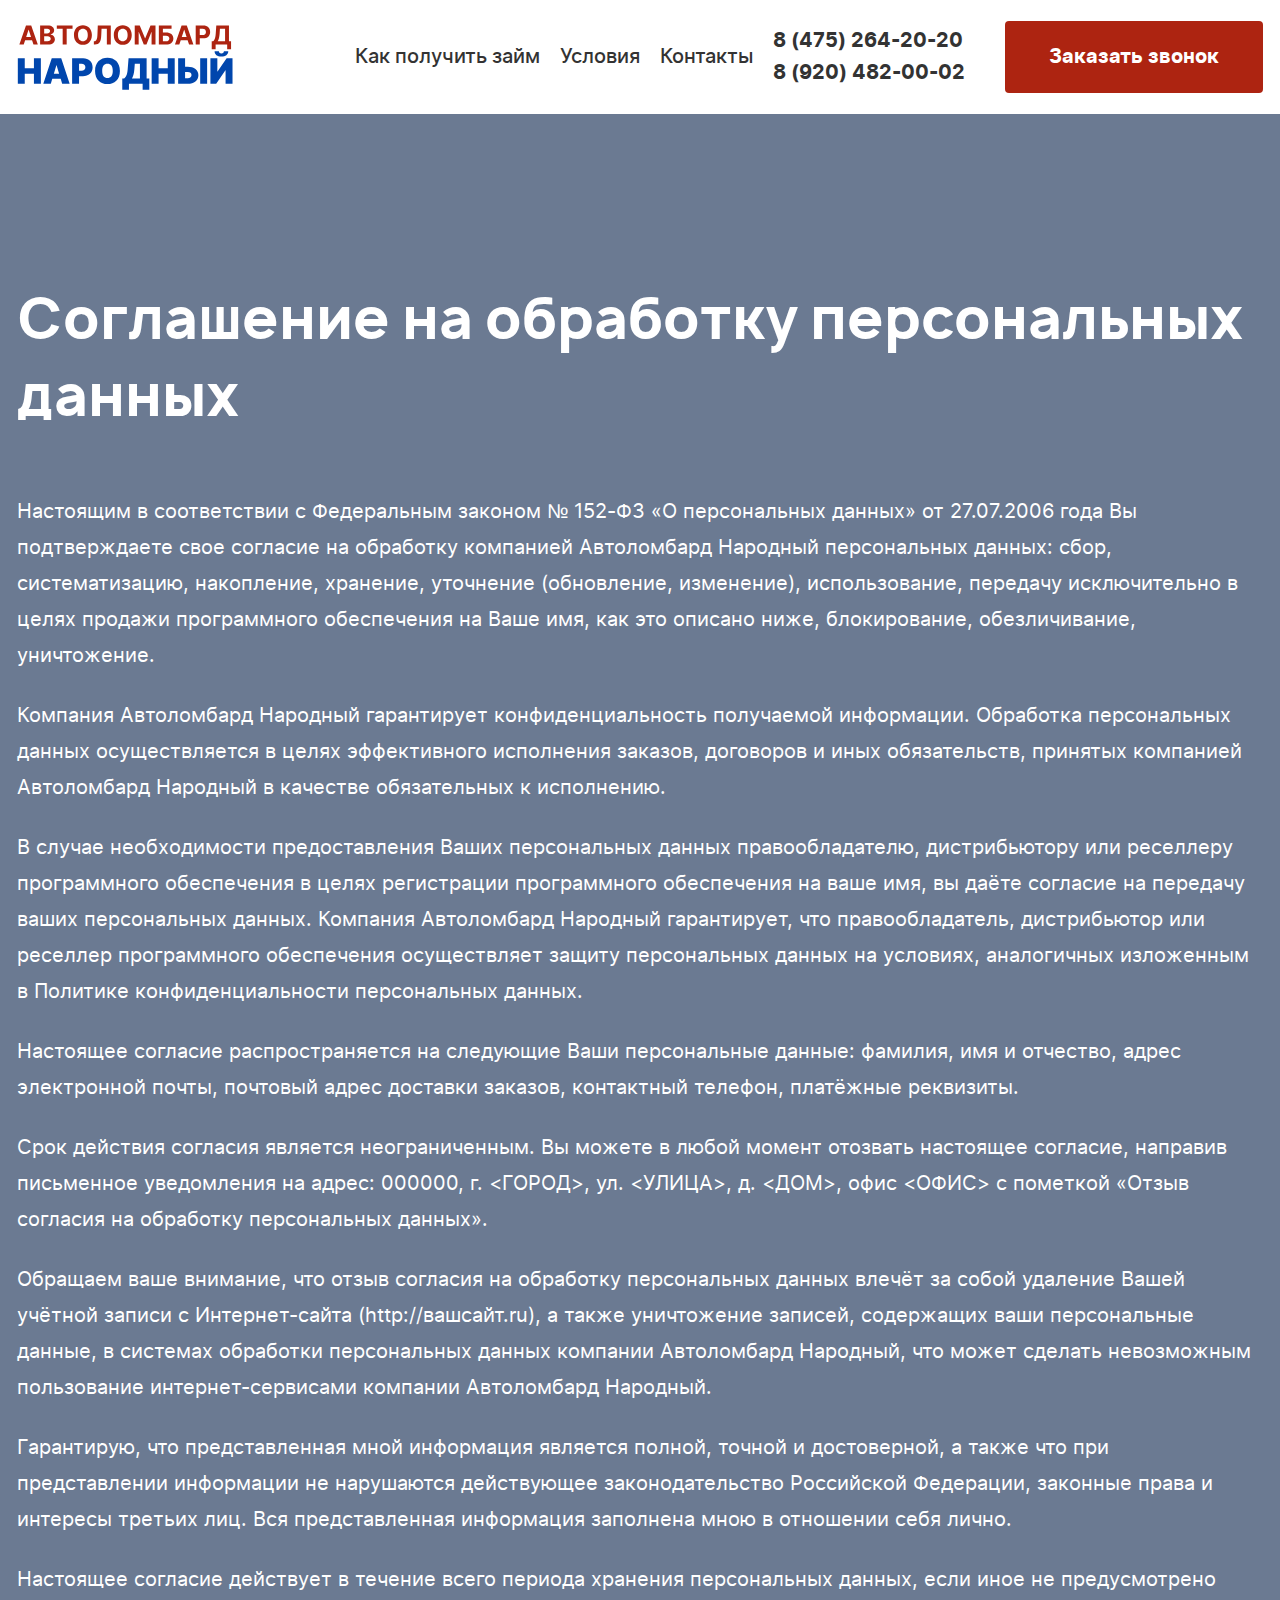
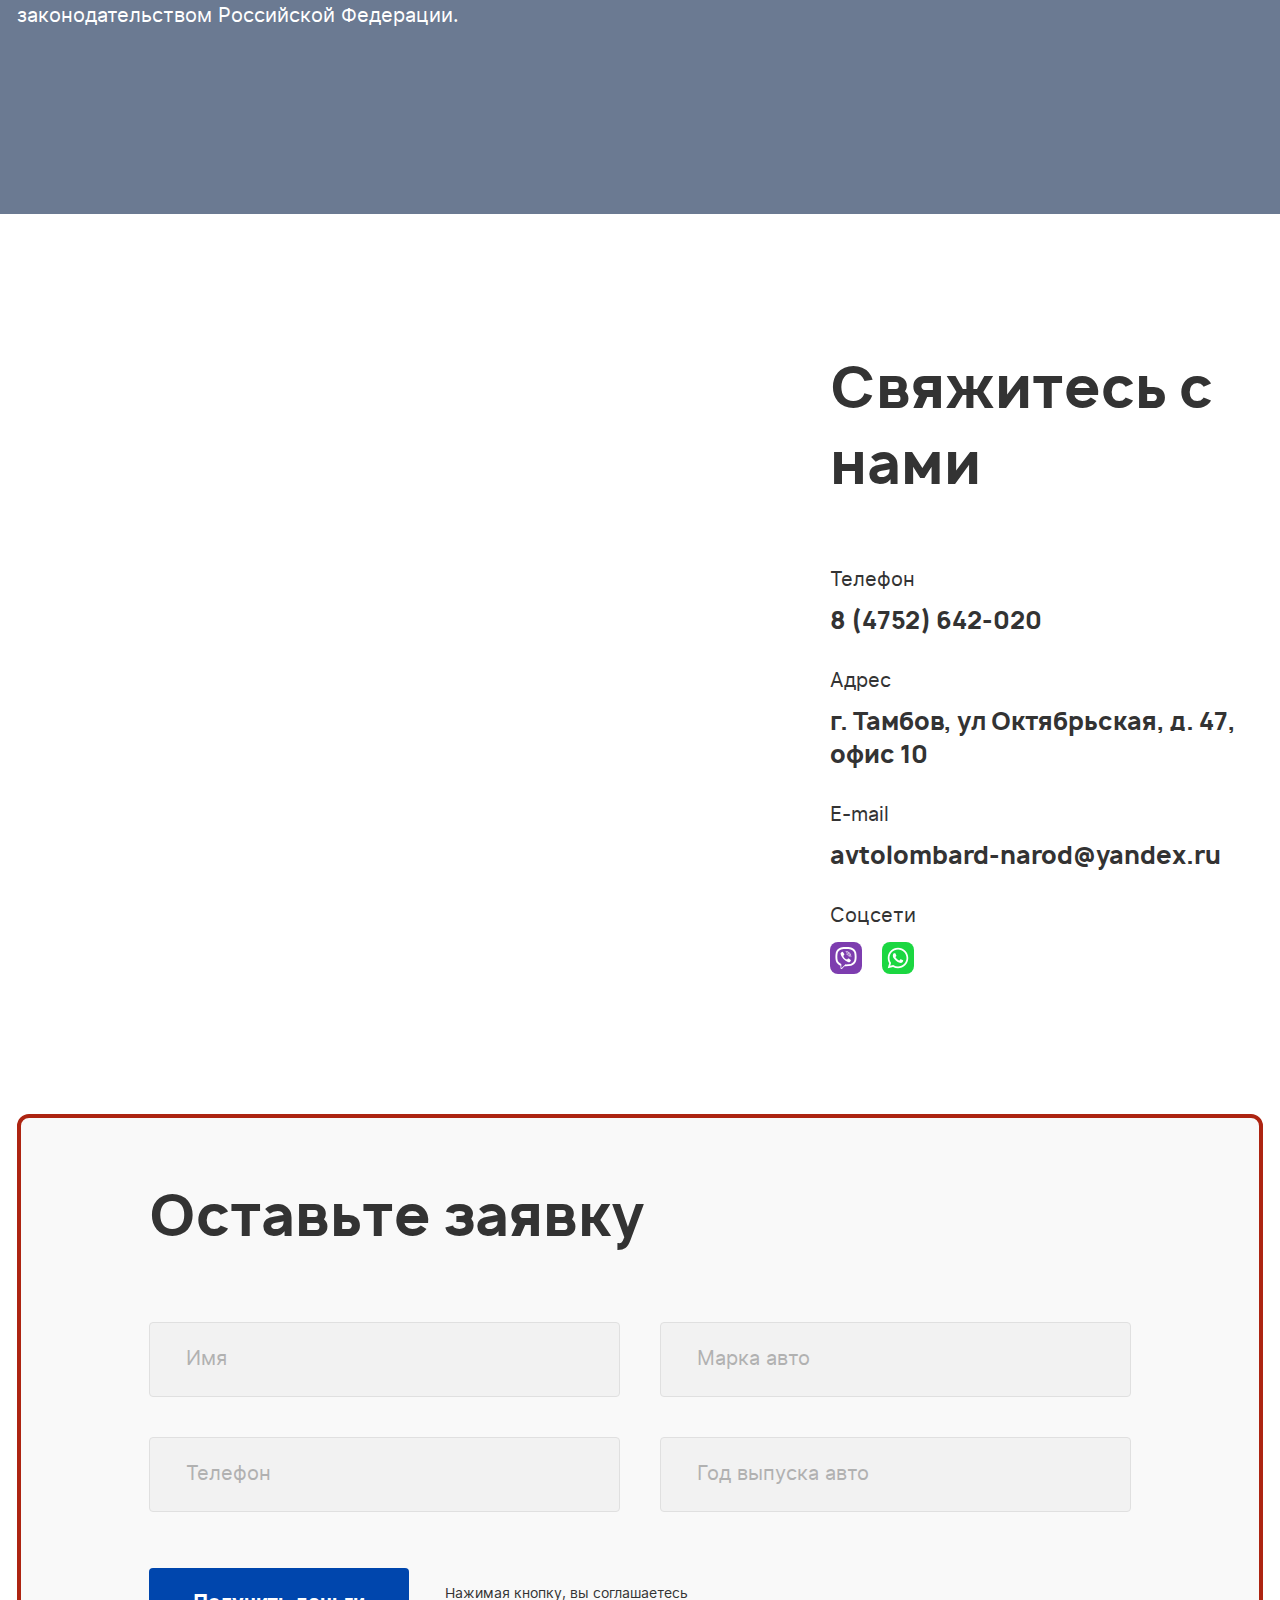
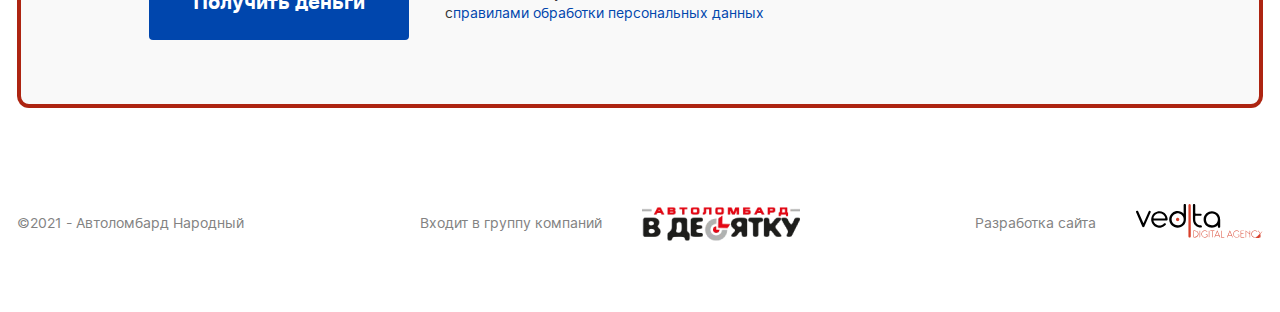
==== agreement.html @ c7617687 "Add files via upload" ====
<!DOCTYPE html>
<html lang="ru">
  <head>
    <meta charset="UTF-8">
    <meta http-equiv="X-UA-Compatible" content="IE=edge">
    <meta name="viewport" content="width=device-width, initial-scale=1.0">
    <title>Автоломбард народный</title>
    <link rel="stylesheet" href="css/libs/nouislider.min.css">
    <link rel="stylesheet" href="css/style.css">
  </head>
  <body>
    <header class="header" id="header">
      <div class="container">
        <div class="header__wrap"><a class="header__logo" href="/">
            <svg class="header__logo-icon" width="216" height="65"> 
              <use xlink:href="img/sprites.svg#logo"></use>
            </svg></a>
          <nav class="menu">   
            <ul class="menu__list"> 
              <li class="menu__item"> <a class="menu__link anchor" href="#conditions">Как получить займ</a></li>
              <li class="menu__item"> <a class="menu__link anchor" href="#conditions-info">Условия</a></li>
              <li class="menu__item"> <a class="menu__link anchor" href="#callback">Контакты</a></li>
            </ul>
            <button class="btn btn_red header__btn open-modal header__btn_mobile" type="button">Заказать звонок</button>
          </nav>
          <ul class="header__social">
            <li class="header__social-item"><a class="header__social-link" href="tel:84752642020">8 (475) 264-20-20</a></li>
            <li class="header__social-item"><a class="header__social-link" href="tel:89204820002">8 (920) 482-00-02</a></li>
          </ul>
          <button class="btn btn_red header__btn open-modal header__btn_desctop" type="button">Заказать звонок</button>
          <button class="burger" type="button"><span class="burger__line"></span></button>
        </div>
      </div>
    </header>
    <main id="main">
      <section class="agreement-text"> 
        <div class="container"> 
          <div class="agreement-text__wrap"> 
            <h1 class="agreement-text__title white">Соглашение на обработку персональных данных</h1>
            <div class="agreement-text__content"> 
              <p class="agreement-text__paragraph">Настоящим в соответствии с Федеральным законом № 152-ФЗ «О персональных данных» от 27.07.2006 года Вы подтверждаете свое согласие на обработку компанией Автоломбард Народный персональных данных: сбор, систематизацию, накопление, хранение, уточнение (обновление, изменение), использование, передачу исключительно в целях продажи программного обеспечения на Ваше имя, как это описано ниже, блокирование, обезличивание, уничтожение. </p>
              <p class="agreement-text__paragraph">Компания Автоломбард Народный гарантирует конфиденциальность получаемой информации. Обработка персональных данных осуществляется в целях эффективного исполнения заказов, договоров и иных обязательств, принятых компанией Автоломбард Народный в качестве обязательных к исполнению. </p>
              <p class="agreement-text__paragraph">В случае необходимости предоставления Ваших персональных данных правообладателю, дистрибьютору или реселлеру программного обеспечения в целях регистрации программного обеспечения на ваше имя, вы даёте согласие на передачу ваших персональных данных. Компания Автоломбард Народный гарантирует, что правообладатель, дистрибьютор или реселлер программного обеспечения осуществляет защиту персональных данных на условиях, аналогичных изложенным в Политике конфиденциальности персональных данных.</p>
              <p class="agreement-text__paragraph">Настоящее согласие распространяется на следующие Ваши персональные данные: фамилия, имя и отчество, адрес электронной почты, почтовый адрес доставки заказов, контактный телефон, платёжные реквизиты. </p>
              <p class="agreement-text__paragraph">Срок действия согласия является неограниченным. Вы можете в любой момент отозвать настоящее согласие, направив письменное уведомления на адрес: 000000, г. &lt;ГОРОД&gt;, ул. &lt;УЛИЦА&gt;, д. &lt;ДОМ&gt;, офис &lt;ОФИС&gt; с пометкой «Отзыв согласия на обработку персональных данных». </p>
              <p class="agreement-text__paragraph">Обращаем ваше внимание, что отзыв согласия на обработку персональных данных влечёт за собой удаление Вашей учётной записи с Интернет-сайта (http://вашсайт.ru), а также уничтожение записей, содержащих ваши персональные данные, в системах обработки персональных данных компании Автоломбард Народный, что может сделать невозможным пользование интернет-сервисами компании Автоломбард Народный. </p>
              <p class="agreement-text__paragraph">Гарантирую, что представленная мной информация является полной, точной и достоверной, а также что при представлении информации не нарушаются действующее законодательство Российской Федерации, законные права и интересы третьих лиц. Вся представленная информация заполнена мною в отношении себя лично. </p>
              <p class="agreement-text__paragraph">Настоящее согласие действует в течение всего периода хранения персональных данных, если иное не предусмотрено законодательством Российской Федерации.</p>
            </div>
          </div>
        </div>
      </section>
      <section class="callback" id="callback">
        <div class="container"> 
          <div class="callback__wrap"> 
            <div class="callback__info"> 
              <div class="callback__info-map" id="map"> </div>
              <div class="callback__info-contacts"> 
                <h2 class="callback__info-title">Свяжитесь с нами</h2>
                <ul class="callback__info-social"> 
                  <li class="callback__info-social-item"> 
                    <p class="callback__info-social-description">Телефон     </p><a class="callback__info-social-value" href="tel:84752642020">8 (4752) 642-020</a>
                  </li>
                  <li class="callback__info-social-item"> 
                    <p class="callback__info-social-description">Адрес   </p>
                    <address class="callback__info-social-value">г. Тамбов, ул Октябрьская, д. 47, офис 10</address>
                  </li>
                  <li class="callback__info-social-item"> 
                    <p class="callback__info-social-description">E-mail     </p><a class="callback__info-social-value" href="mailto:avtolombard-narod@yandex.ru">avtolombard-narod@yandex.ru</a>
                  </li>
                  <li class="callback__info-social-item"> 
                    <p class="callback__info-social-description">Соцсети     </p>
                    <ul class="callback__info-social-networks">
                      <li class="callback__info-social-icon"> <a class="callback__info-social-link viber" href="#"></a></li>
                      <li class="callback__info-social-icon"><a class="callback__info-social-link whatsapp" href="#"></a></li>
                    </ul>
                  </li>
                </ul>
              </div>
            </div>
            <form class="callback__form" action="#" method="POST">
              <fieldset class="callback__form-wrap"> 
                <legend class="callback__form-title">Оставьте заявку</legend>
                <ul class="callback__form-list"> 
                  <li class="callback__form-item"> 
                    <input class="input callback__form-input" type="text" placeholder="Имя">
                  </li>
                  <li class="callback__form-item"> 
                    <input class="input callback__form-input" type="tel" placeholder="Телефон">
                  </li>
                </ul>
                <ul class="callback__form-list"> 
                  <li class="callback__form-item"> 
                    <input class="input callback__form-input" type="text" placeholder="Марка авто">
                  </li>
                  <li class="callback__form-item"> 
                    <input class="input callback__form-input" type="text" placeholder="Год выпуска авто">
                  </li>
                </ul>
              </fieldset>
              <div class="callback__form-submit"> 
                <button class="callback__form-button btn btn_blue" type="submit">Получить деньги</button>
                <p class="callback__form-mark">Нажимая кнопку, вы соглашаетесь с<a href="agreement.html">правилами обработки персональных данных</a></p>
              </div>
            </form>
          </div>
        </div>
      </section>
    </main>
    <footer class="footer">  
      <div class="container">
        <div class="footer__wrap"> <small class="footer__copyright">©2021 - Автоломбард Народный</small>
          <div class="footer__info"> 
            <p class="footer__info-description">Входит в группу компаний</p><a class="footer__info-link" href="">
              <picture> 
                <source srcset="img/avtolombard-logo.webp" type="image/webp">
                <source srcset="img/avtolombard-logo.png" type="image/png"><img src="img/avtolombard-logo.png" alt="">
              </picture></a>
          </div>
          <div class="footer__autors"> 
            <p class="footer__autors-description">Разработка сайта</p><a class="footer__autors-link" href="">
              <svg class="footer__autors-logo">
                <use xlink:href="img/sprites.svg#vedita"></use>
              </svg></a>
          </div>
        </div>
      </div>
    </footer>
    <div class="overlay"> 
      <form class="modal" action="#" method="POST">
        <fieldset class="modal__wrap"> 
          <legend class="modal__title">Заказать обратный звонок</legend>
          <button class="close" type="button"></button>
          <ul class="modal__list"> 
            <li class="modal__item"> 
              <input class="input modal__input" type="tel" placeholder="Телефон">
            </li>
            <li class="modal__item"> 
              <input class="input modal__input" type="text" placeholder="Имя">
            </li>
          </ul>
          <div class="modal__submit"> 
            <button class="modal__btn btn btn_blue" type="submit">Заказать звонок</button>
            <p class="modal__mark">Нажимая кнопку, вы соглашаетесь с<a href="agreement.html">правилами обработки персональных данных</a></p>
          </div>
        </fieldset>
      </form>
    </div><a class="scroll-top" href="#">
      <svg class="scroll-top__icon"> 
        <use xlink:href="img/sprites.svg#arrow-top"></use>
      </svg></a>
    <script src="js/libs/jquery-3.6.0.min.js" defer> </script>
    <script src="js/libs/nouislider.min.js" defer> </script>
    <script src="js/libs/inputmask.min.js" defer></script>
    <script src="https://api-maps.yandex.ru/2.1/?apikey=&amp;lang=ru_RU" defer> </script>
    <script src="js/main.js" defer> </script>
  </body>
</html>
---- css/libs/nouislider.min.css ----
.noUi-target,.noUi-target *{-webkit-touch-callout:none;-webkit-tap-highlight-color:transparent;-webkit-user-select:none;-ms-touch-action:none;touch-action:none;-ms-user-select:none;-moz-user-select:none;user-select:none;-moz-box-sizing:border-box;box-sizing:border-box}.noUi-target{position:relative}.noUi-base,.noUi-connects{width:100%;height:100%;position:relative;z-index:1}.noUi-connects{overflow:hidden;z-index:0}.noUi-connect,.noUi-origin{will-change:transform;position:absolute;z-index:1;top:0;right:0;-ms-transform-origin:0 0;-webkit-transform-origin:0 0;-webkit-transform-style:preserve-3d;transform-origin:0 0;transform-style:flat}.noUi-connect{height:100%;width:100%}.noUi-origin{height:10%;width:10%}.noUi-txt-dir-rtl.noUi-horizontal .noUi-origin{left:0;right:auto}.noUi-vertical .noUi-origin{width:0}.noUi-horizontal .noUi-origin{height:0}.noUi-handle{-webkit-backface-visibility:hidden;backface-visibility:hidden;position:absolute}.noUi-touch-area{height:100%;width:100%}.noUi-state-tap .noUi-connect,.noUi-state-tap .noUi-origin{-webkit-transition:transform .3s;transition:transform .3s}.noUi-state-drag *{cursor:inherit!important}.noUi-horizontal{height:18px}.noUi-horizontal .noUi-handle{width:34px;height:28px;right:-17px;top:-6px}.noUi-vertical{width:18px}.noUi-vertical .noUi-handle{width:28px;height:34px;right:-6px;top:-17px}.noUi-txt-dir-rtl.noUi-horizontal .noUi-handle{left:-17px;right:auto}.noUi-target{background:#FAFAFA;border-radius:4px;border:1px solid #D3D3D3;box-shadow:inset 0 1px 1px #F0F0F0,0 3px 6px -5px #BBB}.noUi-connects{border-radius:3px}.noUi-connect{background:#3FB8AF}.noUi-draggable{cursor:ew-resize}.noUi-vertical .noUi-draggable{cursor:ns-resize}.noUi-handle{border:1px solid #D9D9D9;border-radius:3px;background:#FFF;cursor:default;box-shadow:inset 0 0 1px #FFF,inset 0 1px 7px #EBEBEB,0 3px 6px -3px #BBB}.noUi-active{box-shadow:inset 0 0 1px #FFF,inset 0 1px 7px #DDD,0 3px 6px -3px #BBB}.noUi-handle:after,.noUi-handle:before{content:"";display:block;position:absolute;height:14px;width:1px;background:#E8E7E6;left:14px;top:6px}.noUi-handle:after{left:17px}.noUi-vertical .noUi-handle:after,.noUi-vertical .noUi-handle:before{width:14px;height:1px;left:6px;top:14px}.noUi-vertical .noUi-handle:after{top:17px}[disabled] .noUi-connect{background:#B8B8B8}[disabled] .noUi-handle,[disabled].noUi-handle,[disabled].noUi-target{cursor:not-allowed}.noUi-pips,.noUi-pips *{-moz-box-sizing:border-box;box-sizing:border-box}.noUi-pips{position:absolute;color:#999}.noUi-value{position:absolute;white-space:nowrap;text-align:center}.noUi-value-sub{color:#ccc;font-size:10px}.noUi-marker{position:absolute;background:#CCC}.noUi-marker-sub{background:#AAA}.noUi-marker-large{background:#AAA}.noUi-pips-horizontal{padding:10px 0;height:80px;top:100%;left:0;width:100%}.noUi-value-horizontal{-webkit-transform:translate(-50%,50%);transform:translate(-50%,50%)}.noUi-rtl .noUi-value-horizontal{-webkit-transform:translate(50%,50%);transform:translate(50%,50%)}.noUi-marker-horizontal.noUi-marker{margin-left:-1px;width:2px;height:5px}.noUi-marker-horizontal.noUi-marker-sub{height:10px}.noUi-marker-horizontal.noUi-marker-large{height:15px}.noUi-pips-vertical{padding:0 10px;height:100%;top:0;left:100%}.noUi-value-vertical{-webkit-transform:translate(0,-50%);transform:translate(0,-50%);padding-left:25px}.noUi-rtl .noUi-value-vertical{-webkit-transform:translate(0,50%);transform:translate(0,50%)}.noUi-marker-vertical.noUi-marker{width:5px;height:2px;margin-top:-1px}.noUi-marker-vertical.noUi-marker-sub{width:10px}.noUi-marker-vertical.noUi-marker-large{width:15px}.noUi-tooltip{display:block;position:absolute;border:1px solid #D9D9D9;border-radius:3px;background:#fff;color:#000;padding:5px;text-align:center;white-space:nowrap}.noUi-horizontal .noUi-tooltip{-webkit-transform:translate(-50%,0);transform:translate(-50%,0);left:50%;bottom:120%}.noUi-vertical .noUi-tooltip{-webkit-transform:translate(0,-50%);transform:translate(0,-50%);top:50%;right:120%}.noUi-horizontal .noUi-origin>.noUi-tooltip{-webkit-transform:translate(50%,0);transform:translate(50%,0);left:auto;bottom:10px}.noUi-vertical .noUi-origin>.noUi-tooltip{-webkit-transform:translate(0,-18px);transform:translate(0,-18px);top:auto;right:28px}
---- css/style.css ----
@font-face {
  font-family: "Inter";
  src: url("../fonts/inter-regular-webfont.woff2") format("woff2"), url("../fonts/inter-regular-webfont.woff") format("woff");
  font-weight: 400;
  font-style: normal;
  font-display: swap;
}

@font-face {
  font-family: "Inter";
  src: url("../fonts/inter-medium-webfont.woff2") format("woff2"), url("../fonts/inter-medium-webfont.woff") format("woff");
  font-weight: 500;
  font-style: normal;
  font-display: swap;
}

@font-face {
  font-family: "Inter";
  src: url("../fonts/inter-bold-webfont.woff2") format("woff2"), url("../fonts/inter-bold-webfont.woff") format("woff");
  font-weight: 700;
  font-style: normal;
  font-display: swap;
}

@font-face {
  font-family: "Inter";
  src: url("../fonts/inter-extrabold-webfont.woff2") format("woff2"), url("../fonts/inter-extrabold-webfont.woff") format("woff");
  font-weight: 800;
  font-style: normal;
  font-display: swap;
}

@font-face {
  font-family: "Manrope";
  src: url("../fonts/manrope-semibold-webfont.woff2") format("woff2"), url("../fonts/manrope-semibold-webfont.woff") format("woff");
  font-weight: 600;
  font-style: normal;
  font-display: swap;
}

@font-face {
  font-family: "Manrope";
  src: url("../fonts/manrope-bold-webfont.woff2") format("woff2"), url("../fonts/manrope-bold-webfont.woff") format("woff");
  font-weight: 700;
  font-style: normal;
  font-display: swap;
}

@font-face {
  font-family: "Manrope";
  src: url("../fonts/manrope-extrabold-webfont.woff2") format("woff2"), url("../fonts/manrope-extrabold-webfont.woff") format("woff");
  font-weight: 800;
  font-style: normal;
  font-display: swap;
}

html {
  line-height: 1.15;
  -webkit-text-size-adjust: 100%;
}

body {
  margin: 0;
}

main {
  display: block;
}

h1 {
  font-size: 2em;
  margin: 0.67em 0;
}

hr {
  -webkit-box-sizing: content-box;
          box-sizing: content-box;
  height: 0;
  overflow: visible;
}

pre {
  font-family: monospace, monospace;
  font-size: 1em;
}

a {
  background-color: transparent;
}

abbr[title] {
  border-bottom: none;
  text-decoration: underline;
  -webkit-text-decoration: underline dotted;
          text-decoration: underline dotted;
}

b,
strong {
  font-weight: bolder;
}

code,
kbd,
samp {
  font-family: monospace, monospace;
  font-size: 1em;
}

small {
  font-size: 80%;
}

sub,
sup {
  font-size: 75%;
  line-height: 0;
  position: relative;
  vertical-align: baseline;
}

sub {
  bottom: -0.25em;
}

sup {
  top: -0.5em;
}

img {
  border-style: none;
}

button,
input,
optgroup,
select,
textarea {
  font-family: inherit;
  font-size: 100%;
  line-height: 1.15;
  margin: 0;
}

button,
input {
  overflow: visible;
}

button,
select {
  text-transform: none;
}

button,
[type=button],
[type=reset],
[type=submit] {
  -webkit-appearance: button;
}

button::-moz-focus-inner,
[type=button]::-moz-focus-inner,
[type=reset]::-moz-focus-inner,
[type=submit]::-moz-focus-inner {
  border-style: none;
  padding: 0;
}

button:-moz-focusring,
[type=button]:-moz-focusring,
[type=reset]:-moz-focusring,
[type=submit]:-moz-focusring {
  outline: 1px dotted ButtonText;
}

fieldset {
  padding: 0.35em 0.75em 0.625em;
}

legend {
  -webkit-box-sizing: border-box;
          box-sizing: border-box;
  color: inherit;
  display: table;
  max-width: 100%;
  padding: 0;
  white-space: normal;
}

progress {
  vertical-align: baseline;
}

textarea {
  overflow: auto;
}

[type=checkbox],
[type=radio] {
  -webkit-box-sizing: border-box;
          box-sizing: border-box;
  padding: 0;
}

[type=number]::-webkit-inner-spin-button,
[type=number]::-webkit-outer-spin-button {
  height: auto;
}

[type=search] {
  -webkit-appearance: textfield;
  outline-offset: -2px;
}

[type=search]::-webkit-search-decoration {
  -webkit-appearance: none;
}

::-webkit-file-upload-button {
  -webkit-appearance: button;
  font: inherit;
}

details {
  display: block;
}

summary {
  display: list-item;
}

template {
  display: none;
}

[hidden] {
  display: none;
}

:root {
  --main-font: "Inter", sans-serif;
  --second-font: "Manrope", sans-serif;
  --white: #fff;
  --sand-color: #f2f2f2;
  --light-sand-color: #f9f9f9;
  --secondary-light-sand-color: #e0e0e0;
  --dark-sand-color: #bdbdbd;
  --additionaly-light-sand-color: #eff4Fb;
  --additionaly-sand-color: #b1b1b1;
  --additionaly-dark-sand-color: #828282;
  --red: #ad2411;
  --green: #1bd741;
  --blue: #0046ad;
  --light-blue-color: #84b1f1;
  --violet: #7d3daf;
  --light-grey-blue-color: #79879d;
  --grey-blue-color: #6b7a92;
  --main-color: #333;
  --black: #000;
}

html {
  font-size: 62.5%;
}

body {
  overflow-x: hidden;
}

#main {
  overflow-x: hidden;
}

* {
  -webkit-box-sizing: border-box;
          box-sizing: border-box;
  font-family: var(--main-font);
  font-size: 2rem;
  line-height: 1.2;
  font-weight: 400;
  font-style: normal;
  color: var(--main-color);
}

.container {
  padding: 0 17px;
  margin: 0 auto;
  max-width: 1540px;
  width: 100%;
  height: 100%;
}

h1,
h2,
h3,
h4 {
  margin: 0;
  font-family: var(--second-font);
  font-weight: 800;
}

h1 {
  font-size: 6.8rem;
  line-height: 1.368;
}

h2 {
  font-size: 5.6rem;
  line-height: 1.357;
  text-align: center;
}

h3 {
  font-size: 3.2rem;
  line-height: 1.375;
}

h4 {
  font-weight: 700;
}

.white {
  color: var(--white);
}

.red {
  color: var(--red);
}

.blue {
  color: var(--blue);
}

ul,
ol {
  padding: 0;
  margin: 0;
  list-style-type: none;
}

button {
  cursor: pointer;
}

a {
  display: block;
  text-decoration: none;
}

p {
  margin: 0;
}

fieldset {
  border: none;
  padding: 0;
  margin: 0;
}

.btn {
  display: -webkit-box;
  display: -ms-flexbox;
  display: flex;
  -webkit-box-align: center;
      -ms-flex-align: center;
          align-items: center;
  -webkit-box-pack: center;
      -ms-flex-pack: center;
          justify-content: center;
  border: none;
  border-radius: 4px;
  padding: 24px 44px;
  min-height: 72px;
  font-weight: 700;
  color: var(--white);
}

.btn_red {
  background-color: var(--red);
}

.btn_blue {
  background-color: var(--blue);
}

.input {
  padding: 25px 36px;
  border: 1px solid var(--secondary-light-sand-color);
  border-radius: 4px;
  color: var(--additionaly-sand-color);
  background-color: var(--sand-color);
}

.input::-webkit-input-placeholder {
  color: var(--additionaly-sand-color);
}

.input::-moz-placeholder {
  color: var(--additionaly-sand-color);
}

.input:-ms-input-placeholder {
  color: var(--additionaly-sand-color);
}

.input::-ms-input-placeholder {
  color: var(--additionaly-sand-color);
}

.input::placeholder {
  color: var(--additionaly-sand-color);
}

.header {
  padding: 21px 0;
  background-color: var(--white);
}

.header.fixed {
  position: fixed;
  top: 0;
  left: 0;
  padding: 8px 0;
  width: 100%;
  z-index: 2;
}

.header.fixed .header__btn {
  padding: 20px 44px;
  min-height: 64px;
}

.header.fixed .header__logo-icon {
  width: 186px;
  height: 56px;
}

.header__wrap {
  display: -webkit-box;
  display: -ms-flexbox;
  display: flex;
  -webkit-box-align: center;
      -ms-flex-align: center;
          align-items: center;
}

.header__logo {
  display: -webkit-box;
  display: -ms-flexbox;
  display: flex;
  -webkit-box-align: center;
      -ms-flex-align: center;
          align-items: center;
  margin-right: auto;
}

.header__social {
  margin-right: 100px;
}

.header__social-item:not(:last-child) {
  margin-bottom: 8px;
}

.header__social-link {
  font-weight: 700;
}

.header__btn_mobile {
  display: none;
}

.menu {
  margin-right: 72px;
}

.menu__list {
  display: -webkit-box;
  display: -ms-flexbox;
  display: flex;
  -webkit-box-align: center;
      -ms-flex-align: center;
          align-items: center;
}

.menu__item:not(:last-child) {
  margin-right: 72px;
}

.menu__link {
  font-weight: 500;
}

.burger {
  display: none;
}

.intro {
  padding: 108px 0 144px 0;
  background-image: url("../img/intro-bg.jpg");
  background-repeat: no-repeat;
  background-size: cover;
  background-position: center;
}

.intro__wrap {
  display: -webkit-box;
  display: -ms-flexbox;
  display: flex;
  -webkit-box-orient: vertical;
  -webkit-box-direction: normal;
      -ms-flex-direction: column;
          flex-direction: column;
}

.intro__title {
  text-align: center;
}

.intro__title-wrap {
  padding: 24px;
  margin: 0 auto 35px auto;
  max-width: 764px;
  width: 100%;
  background-color: var(--blue);
}

.intro__advantages {
  margin: 0 auto 46px auto;
  max-width: 693px;
  width: 100%;
}

.intro__advantages-item {
  border-radius: 4px;
  padding: 18px;
  font-size: 2.8rem;
  font-weight: 700;
  line-height: 1.21;
  color: var(--white);
  text-align: center;
  background-color: var(--grey-blue-color);
}

.intro__advantages-item:not(:last-child) {
  margin-bottom: 32px;
}

.intro__form {
  display: -webkit-box;
  display: -ms-flexbox;
  display: flex;
  margin: 0 auto;
  max-width: 693px;
  width: 100%;
}

.intro__input {
  margin-right: 40px;
  width: 100%;
}

.calculator {
  padding: 108px 0 100px 0;
  background-color: var(--grey-blue-color);
}

.calculator__title {
  margin-bottom: 96px;
}

.calculator__main {
  display: -webkit-box;
  display: -ms-flexbox;
  display: flex;
  margin-bottom: 104px;
}

.calculator__forms,
.calculator__callback {
  border: 4px solid var(--blue);
  border-radius: 12px;
  background-color: var(--light-sand-color);
  -webkit-box-shadow: 0px 2px 15px rgba(51, 51, 51, 0.15);
          box-shadow: 0px 2px 15px rgba(51, 51, 51, 0.15);
}

.calculator__forms {
  display: -webkit-box;
  display: -ms-flexbox;
  display: flex;
  padding: 60px;
  margin-right: 30px;
  width: 70%;
}

.calculator__area {
  padding-top: 30px;
  margin-right: 60px;
  width: 52%;
}

.calculator__compute-item:first-child {
  margin-bottom: 23px;
}

.calculator__compute-description {
  margin-bottom: 24px;
}

.calculator__compute-value {
  display: block;
  margin-bottom: 14px;
  font-size: 2.8rem;
  font-weight: 700;
}

.calculator__compute-input {
  border: none;
  border-radius: 0;
  margin-bottom: 14px;
  height: 4px;
  cursor: pointer;
}

.calculator__compute-input .noUi-connect {
  background-color: var(--blue);
}

.calculator__compute-input .noUi-connects {
  border-radius: 0;
  background-color: var(--secondary-light-sand-color);
}

.calculator__compute-input .noUi-handle {
  top: -13px;
  border: none;
  border-radius: 50%;
  width: 32px;
  height: 32px;
  background-color: var(--blue);
  -webkit-box-shadow: none;
          box-shadow: none;
  cursor: pointer;
}

.calculator__compute-input .noUi-handle::before,
.calculator__compute-input .noUi-handle::after {
  content: none;
}

.calculator__compute-range {
  display: -webkit-box;
  display: -ms-flexbox;
  display: flex;
  -webkit-box-pack: justify;
      -ms-flex-pack: justify;
          justify-content: space-between;
}

.calculator__compute-range-text {
  font-size: 1.4rem;
  color: var(--additionaly-dark-sand-color);
}

.calculator__result {
  border-radius: 12px;
  padding: 60px 52px 60px 60px;
  width: 48%;
  background-color: var(--sand-color);
}

.calculator__result-item:first-child {
  margin-bottom: 56px;
}

.calculator__result-description {
  margin-bottom: 14px;
}

.calculator__result-value {
  font-size: 4rem;
  font-weight: 700;
}

.calculator__callback {
  padding: 64px;
}

.calculator__callback-title {
  margin-bottom: 56px;
  font-family: var(--second-font);
  font-size: 3.2rem;
  font-weight: 800;
  line-height: 1.375;
}

.calculator__callback-wrap {
  display: -webkit-box;
  display: -ms-flexbox;
  display: flex;
  -webkit-box-orient: vertical;
  -webkit-box-direction: normal;
      -ms-flex-direction: column;
          flex-direction: column;
}

.calculator__callback-input {
  margin-bottom: 36px;
}

.calculator__callback-btn {
  margin-bottom: 20px;
  width: -webkit-fit-content;
  width: -moz-fit-content;
  width: fit-content;
}

.calculator__callback-mark,
.calculator__callback-mark a {
  font-size: 1.4rem;
  line-height: 1.43;
}

.calculator__callback-mark a {
  display: inline;
  color: var(--blue);
}

.calculator__info {
  display: -webkit-box;
  display: -ms-flexbox;
  display: flex;
  border-radius: 12px;
  padding: 69px 125px 79px 149px;
  background-color: var(--additionaly-light-sand-color);
}

.calculator__info-img {
  border-radius: 50%;
  margin-right: 213px;
  width: 534px;
  height: 534px;
  background-color: var(--blue);
  overflow: hidden;
}

.calculator__info-img img {
  width: 100%;
  height: 100%;
}

.calculator__info-content-item:first-child {
  margin-bottom: 64px;
}

.calculator__info-content-subtitle {
  margin-bottom: 24px;
}

.calculator__info-content-text {
  line-height: 1.8;
}

.calculator__wrap-img {
  width: calc(79% - 149px);
  margin-right: 55px;
}

.conditions {
  padding: 139px 0 196px 0;
}

.conditions__title {
  margin-bottom: 11px;
}

.conditions__tags {
  display: -webkit-box;
  display: -ms-flexbox;
  display: flex;
  -webkit-box-pack: center;
      -ms-flex-pack: center;
          justify-content: center;
  margin-bottom: 120px;
}

.conditions__tags-item {
  font-family: var(--second-font);
  font-size: 3.2rem;
  line-height: 1.375;
  font-weight: 700;
  color: var(--blue);
}

.conditions__tags-item:not(:last-child) {
  margin-right: 24px;
}

.conditions__list {
  display: grid;
  grid-template-columns: repeat(3, 1fr);
  gap: 30px;
  margin-bottom: 60px;
  counter-reset: list;
}

.conditions__list-item {
  display: -webkit-box;
  display: -ms-flexbox;
  display: flex;
  -webkit-box-orient: vertical;
  -webkit-box-direction: normal;
      -ms-flex-direction: column;
          flex-direction: column;
  -webkit-box-align: center;
      -ms-flex-align: center;
          align-items: center;
  border: 4px solid var(--blue);
  border-radius: 12px;
  padding: 64px 64px 48px 64px;
  background-color: var(--white);
}

.conditions__list-number {
  position: relative;
  display: block;
  margin-bottom: 36px;
  width: 100px;
  height: 100px;
  border: 4px solid var(--blue);
  border-radius: 50%;
}

.conditions__list-number::before {
  content: counter(list);
  position: absolute;
  top: 50%;
  left: 50%;
  font-family: var(--second-font);
  font-size: 5.6rem;
  font-weight: 800;
  line-height: 1;
  color: var(--red);
  -webkit-transform: translate(-50%, -50%);
      -ms-transform: translate(-50%, -50%);
          transform: translate(-50%, -50%);
  counter-increment: list;
}

.conditions__list-subtitle {
  margin-bottom: 40px;
  text-align: center;
}

.conditions__list-text {
  line-height: 1.8;
}

.conditions__form {
  border: 4px solid var(--blue);
  border-radius: 12px;
  padding: 80px 111px 68px 113px;
  background-color: var(--white);
}

.conditions__form-content {
  display: -webkit-box;
  display: -ms-flexbox;
  display: flex;
  margin-bottom: 24px;
}

.conditions__form-list {
  display: -webkit-box;
  display: -ms-flexbox;
  display: flex;
  -webkit-box-flex: 1;
      -ms-flex-positive: 1;
          flex-grow: 1;
  margin-right: 30px;
}

.conditions__form-item {
  display: -webkit-box;
  display: -ms-flexbox;
  display: flex;
  width: 100%;
}

.conditions__form-item:first-child {
  margin-right: 30px;
}

.conditions__form-input {
  display: block;
  width: 100%;
}

.conditions__form-mark {
  font-size: 1.4rem;
  line-height: 1.43;
}

.conditions__form-mark a {
  display: inline;
  font-size: 1.4rem;
  line-height: 1.43;
  color: var(--blue);
}

.advantages {
  padding: 36px 0 159px 0;
}

.advantages__title {
  margin-bottom: 128px;
}

.advantages__list {
  display: grid;
  grid-template-columns: repeat(3, 1fr);
  gap: 120px;
}

.advantages__img {
  display: -webkit-box;
  display: -ms-flexbox;
  display: flex;
  -webkit-box-align: center;
      -ms-flex-align: center;
          align-items: center;
  -webkit-box-pack: center;
      -ms-flex-pack: center;
          justify-content: center;
  border-radius: 8px;
  margin-bottom: 40px;
  width: 88px;
  height: 88px;
  background-color: var(--light-sand-color);
  -webkit-box-shadow: 0px 2px 15px rgba(51, 51, 51, 0.15);
          box-shadow: 0px 2px 15px rgba(51, 51, 51, 0.15);
}

.advantages__icon {
  width: 54px;
  height: 54px;
  fill: var(--blue);
}

.advantages__subtitle {
  margin-bottom: 24px;
}

.advantages__text {
  line-height: 1.8;
}

.conditions-info {
  padding: 184px 0 76px 0;
  background-color: var(--grey-blue-color);
}

.conditions-info__title {
  margin-bottom: 140px;
}

.conditions-info__content {
  display: -webkit-box;
  display: -ms-flexbox;
  display: flex;
  -webkit-box-pack: justify;
      -ms-flex-pack: justify;
          justify-content: space-between;
}

.conditions-info__block {
  max-width: 548px;
  width: 100%;
}

.conditions-info__block:first-child {
  margin-right: 30px;
}

.conditions-info__subtitle {
  margin-bottom: 40px;
  color: var(--white);
  text-align: center;
}

.conditions-info__list {
  padding-left: 34px;
}

.conditions-info__item {
  position: relative;
  font-family: var(--second-font);
  font-size: 2.4rem;
  font-weight: 600;
  line-height: 1.375;
  color: var(--white);
}

.conditions-info__item:not(:last-child) {
  margin-bottom: 24px;
}

.conditions-info__item::before {
  content: "";
  position: absolute;
  left: -34px;
  top: 50%;
  display: block;
  border-radius: 50%;
  width: 10px;
  height: 10px;
  background-color: var(--light-blue-color);
  -webkit-transform: translateY(-50%);
      -ms-transform: translateY(-50%);
          transform: translateY(-50%);
}

.requirements {
  padding: 76px 0 122px 0;
  background-color: var(--grey-blue-color);
}

.requirements__title {
  margin-bottom: 104px;
}

.requirements__list {
  display: grid;
  grid-template-columns: repeat(3, 1fr);
  gap: 30px;
}

.requirements__item {
  display: -webkit-box;
  display: -ms-flexbox;
  display: flex;
  -webkit-box-orient: vertical;
  -webkit-box-direction: normal;
      -ms-flex-direction: column;
          flex-direction: column;
  -webkit-box-align: center;
      -ms-flex-align: center;
          align-items: center;
  border-radius: 12px;
  padding: 52px 36px 66px 36px;
  background-color: var(--white);
}

.requirements__subtitle {
  margin-bottom: 56px;
  text-align: center;
}

.requirements__sublist {
  padding-left: 49px;
  width: -webkit-fit-content;
  width: -moz-fit-content;
  width: fit-content;
}

.requirements__sublist-item {
  position: relative;
  font-family: var(--second-font);
  font-size: 2.4rem;
  font-weight: 800;
  line-height: 1.375;
}

.requirements__sublist-item:not(:last-child) {
  margin-bottom: 36px;
}

.requirements__sublist-item::before {
  content: "";
  position: absolute;
  left: -49px;
  top: 5px;
  display: block;
  width: 20px;
  height: 20px;
  background-image: url("[data-uri]");
  background-repeat: no-repeat;
  background-position: center;
  background-size: 20px;
}

.arrange {
  padding: 122px 0 156px 0;
  background-color: var(--grey-blue-color);
}

.arrange__wrap {
  position: relative;
  z-index: 1;
}

.arrange__form {
  position: relative;
  border: 4px solid var(--blue);
  border-radius: 12px;
  padding: 64px 130px 64px 128px;
  max-width: 1252px;
  width: 100%;
  background-color: var(--white);
  -webkit-box-shadow: 0px 2px 15px rgba(51, 51, 51, 0.15);
          box-shadow: 0px 2px 15px rgba(51, 51, 51, 0.15);
}

.arrange__form::before {
  content: "";
  position: absolute;
  left: 128px;
  top: 159px;
  display: block;
  border-radius: 12px;
  width: 1378px;
  height: 381px;
  background-color: var(--light-grey-blue-color);
  z-index: -1;
}

.arrange__title {
  margin-bottom: 56px;
  text-align: center;
}

.arrange__fields {
  display: -webkit-box;
  display: -ms-flexbox;
  display: flex;
  margin-bottom: 56px;
}

.arrange__input {
  -webkit-box-flex: 1;
      -ms-flex-positive: 1;
          flex-grow: 1;
}

.arrange__input:first-child {
  margin-right: 30px;
}

.arrange__submit {
  display: -webkit-box;
  display: -ms-flexbox;
  display: flex;
  -webkit-box-align: center;
      -ms-flex-align: center;
          align-items: center;
}

.arrange__btn {
  margin-right: 36px;
}

.arrange__mark {
  max-width: 329px;
  width: 100%;
}

.arrange__mark,
.arrange__mark a {
  font-size: 1.4rem;
  line-height: 1.43;
}

.arrange__mark a {
  display: inline;
  color: var(--blue);
}

.questions {
  padding: 156px 0 180px 0;
  background-color: var(--grey-blue-color);
}

.questions__title {
  margin-bottom: 116px;
}

.questions__item:not(:last-child) {
  margin-bottom: 30px;
}

.questions__item-title {
  position: relative;
  border-radius: 12px;
  padding: 55px 64px;
  font-size: 2.8rem;
  line-height: 1.36;
  color: var(--white);
  background-color: var(--light-grey-blue-color);
  cursor: pointer;
}

.questions__item-title::before,
.questions__item-title::after {
  content: "";
  position: absolute;
  top: 50%;
  display: block;
  border-radius: 5px;
  background-color: var(--white);
  -webkit-transform: translateY(-50%);
      -ms-transform: translateY(-50%);
          transform: translateY(-50%);
}

.questions__item-title::before {
  right: 54px;
  width: 40px;
  height: 4px;
}

.questions__item-title::after {
  right: 72px;
  width: 4px;
  height: 40px;
}

.questions__item-title.active::after {
  display: none;
}

.questions__dropdown {
  max-height: 0;
  overflow: hidden;
  -webkit-transition: 0.3s max-height linear;
  -o-transition: 0.3s max-height linear;
  transition: 0.3s max-height linear;
}

.questions__dropdown-content {
  padding: 64px;
}

.questions__dropdown-text {
  font-size: 2.4rem;
  font-weight: 500;
  color: var(--white);
}

.callback {
  padding-top: 140px;
}

.callback__info {
  display: -webkit-box;
  display: -ms-flexbox;
  display: flex;
  margin-bottom: 140px;
}

.callback__info-map {
  margin-right: 170px;
  width: 65%;
}

.callback__info-title {
  margin-bottom: 56px;
  text-align: left;
}

.callback__info-social-item:not(:last-child) {
  margin-bottom: 24px;
}

.callback__info-social-description {
  margin-bottom: 8px;
  line-height: 1.8;
}

.callback__info-social-value {
  font-family: var(--second-font);
  font-size: 2.4rem;
  font-weight: 800;
  line-height: 1.375;
}

.callback__info-social-networks {
  display: -webkit-box;
  display: -ms-flexbox;
  display: flex;
}

.callback__info-social-icon:not(:last-child) {
  margin-right: 20px;
}

.callback__info-social-link {
  display: block;
  border-radius: 25%;
  width: 32px;
  height: 32px;
  background-repeat: no-repeat;
  background-size: 22px;
  background-position: center;
}

.callback__info-social-link.viber {
  background-image: url("[data-uri]");
  background-color: var(--violet);
}

.callback__info-social-link.whatsapp {
  background-image: url("[data-uri]");
  background-color: var(--green);
}

.callback__form {
  border: 4px solid var(--red);
  border-radius: 12px;
  padding: 64px 128px;
  background-color: var(--light-sand-color);
}

.callback__form-title {
  margin-bottom: 64px;
  width: 100%;
  font-family: var(--second-font);
  font-size: 5.6rem;
  font-weight: 800;
  line-height: 1.357;
}

.callback__form-wrap {
  display: -webkit-box;
  display: -ms-flexbox;
  display: flex;
  -ms-flex-wrap: wrap;
      flex-wrap: wrap;
  margin-bottom: 56px;
}

.callback__form-list {
  max-width: 482px;
  width: 100%;
}

.callback__form-list:not(:last-child) {
  margin-right: 158px;
}

.callback__form-input {
  width: 100%;
}

.callback__form-item:not(:last-child) {
  margin-bottom: 40px;
}

.callback__form-submit {
  display: -webkit-box;
  display: -ms-flexbox;
  display: flex;
  -webkit-box-align: center;
      -ms-flex-align: center;
          align-items: center;
}

.callback__form-button {
  margin-right: 36px;
}

.callback__form-mark {
  max-width: 323px;
  font-size: 1.4rem;
  line-height: 1.43;
}

.callback__form-mark a {
  display: inline;
  font-size: 1.4rem;
  line-height: 1.43;
  color: var(--blue);
}

.agreement-text {
  padding: 170px 0 180px 0;
  background-color: var(--grey-blue-color);
}

.agreement-text__title {
  margin-bottom: 56px;
  font-family: var(--second-font);
  font-size: 5.6rem;
  font-weight: 800;
  line-height: 1.375;
}

.agreement-text__paragraph {
  line-height: 1.8;
  color: var(--white);
}

.agreement-text__paragraph:not(:last-child) {
  margin-bottom: 24px;
}

.footer {
  padding: 96px 0 68px 0;
}

.footer__wrap {
  display: -webkit-box;
  display: -ms-flexbox;
  display: flex;
  -webkit-box-pack: justify;
      -ms-flex-pack: justify;
          justify-content: space-between;
  -webkit-box-align: center;
      -ms-flex-align: center;
          align-items: center;
}

.footer__copyright,
.footer__info-description,
.footer__autors-description {
  font-size: 1.4rem;
  color: var(--additionaly-dark-sand-color);
}

.footer__info-description,
.footer__autors-description {
  margin-right: 40px;
}

.footer__info,
.footer__autors {
  display: -webkit-box;
  display: -ms-flexbox;
  display: flex;
  -webkit-box-align: center;
      -ms-flex-align: center;
          align-items: center;
}

.footer__info-link {
  width: 158px;
  height: 34px;
}

.footer__info-link img {
  display: block;
  width: 100%;
  height: auto;
}

.footer__autors-logo {
  width: 127px;
  height: 34px;
}

.overlay {
  position: fixed;
  top: 0;
  left: 0;
  display: none;
  -webkit-box-pack: center;
      -ms-flex-pack: center;
          justify-content: center;
  -webkit-box-align: center;
      -ms-flex-align: center;
          align-items: center;
  padding: 15px;
  width: 100%;
  height: 100vh;
  background-color: rgba(130, 130, 130, 0.55);
  z-index: 10;
}

.overlay.active {
  display: -webkit-box;
  display: -ms-flexbox;
  display: flex;
}

.modal {
  position: relative;
  border-radius: 12px;
  padding: 120px 70px 100px 70px;
  background-color: var(--white);
  -webkit-box-shadow: 0px 2px 15px rgba(51, 51, 51, 0.15);
          box-shadow: 0px 2px 15px rgba(51, 51, 51, 0.15);
}

.modal__title {
  margin-bottom: 80px;
  font-family: var(--second-font);
  font-size: 4.4rem;
  font-weight: 800;
  line-height: 60px;
  text-align: center;
}

.modal__list {
  padding-left: 58px;
  margin-bottom: 56px;
  max-width: 482px;
  width: 100%;
}

.modal__item:not(:last-child) {
  margin-bottom: 30px;
}

.modal__input {
  width: 100%;
}

.modal__submit {
  display: -webkit-box;
  display: -ms-flexbox;
  display: flex;
  -webkit-box-align: center;
      -ms-flex-align: center;
          align-items: center;
  padding-left: 58px;
  width: 100%;
}

.modal__btn {
  margin-right: 28px;
}

.modal__mark {
  max-width: 254px;
  width: 100%;
  font-size: 1.4rem;
  line-height: 1.43;
}

.modal__mark a {
  font-size: 1.4rem;
  line-height: 1.43;
  color: var(--blue);
}

.close {
  position: absolute;
  top: 40px;
  right: 40px;
  border: none;
  display: block;
  width: 28px;
  height: 28px;
  background-color: transparent;
  background-image: url("[data-uri]");
  background-repeat: no-repeat;
  background-position: center;
  background-size: 24px;
}

.scroll-top {
  position: fixed;
  right: 64px;
  bottom: 64px;
  display: none;
  -webkit-box-align: center;
      -ms-flex-align: center;
          align-items: center;
  -webkit-box-pack: center;
      -ms-flex-pack: center;
          justify-content: center;
  border: 2px solid var(--sand-color);
  border-radius: 50%;
  width: 72px;
  height: 72px;
  background-color: var(--white);
}

.scroll-top.active {
  display: -webkit-box;
  display: -ms-flexbox;
  display: flex;
}

.scroll-top:active .scroll-top__icon,
.scroll-top:hover .scroll-top__icon {
  fill: var(--red);
}

.scroll-top__icon {
  height: 32px;
  fill: var(--blue);
  -webkit-transition: 0.3s fill linear;
  -o-transition: 0.3s fill linear;
  transition: 0.3s fill linear;
}

@media screen and (max-width: 1440px) {
  .header__social {
    margin-right: 40px;
  }

  .menu {
    margin-right: 20px;
  }

  .menu__item:not(:last-child) {
    margin-right: 20px;
  }

  .calculator__main {
    -webkit-box-orient: vertical;
    -webkit-box-direction: normal;
        -ms-flex-direction: column;
            flex-direction: column;
  }

  .calculator__forms {
    margin-right: 0;
    margin-bottom: 36px;
    width: 100%;
  }

  .callback__form-list {
    max-width: none;
    width: calc(50% - 20px);
  }

  .callback__form-list:not(:last-child) {
    margin-right: 40px;
  }
}

@media screen and (max-width: 1200px) {
  .header {
    position: relative;
  }

  .header__wrap {
    -webkit-box-pack: justify;
        -ms-flex-pack: justify;
            justify-content: space-between;
  }

  .header__logo {
    margin-right: 30px;
  }

  .header__btn_desctop {
    display: none;
  }

  .header__btn_mobile {
    display: -webkit-box;
    display: -ms-flexbox;
    display: flex;
  }

  .menu {
    position: absolute;
    top: 100%;
    right: -100%;
    display: -webkit-box;
    display: -ms-flexbox;
    display: flex;
    -webkit-box-orient: vertical;
    -webkit-box-direction: normal;
        -ms-flex-direction: column;
            flex-direction: column;
    -webkit-box-align: center;
        -ms-flex-align: center;
            align-items: center;
    padding: 56px 64px;
    margin-right: 0;
    background-color: var(--white);
    -webkit-box-shadow: 0px 2px 15px rgba(51, 51, 51, 0.15);
            box-shadow: 0px 2px 15px rgba(51, 51, 51, 0.15);
    -webkit-transition: 0.3s right linear;
    -o-transition: 0.3s right linear;
    transition: 0.3s right linear;
  }

  .menu__list {
    -webkit-box-orient: vertical;
    -webkit-box-direction: normal;
        -ms-flex-direction: column;
            flex-direction: column;
    -webkit-box-align: center;
        -ms-flex-align: center;
            align-items: center;
    margin-bottom: 72px;
  }

  .menu__item:not(:last-child) {
    margin-right: 0;
    margin-bottom: 72px;
  }

  .menu.active {
    right: 0;
  }

  .burger {
    display: -webkit-box;
    display: -ms-flexbox;
    display: flex;
    -webkit-box-pack: center;
        -ms-flex-pack: center;
            justify-content: center;
    -webkit-box-align: center;
        -ms-flex-align: center;
            align-items: center;
    border: none;
    padding: 0;
    width: 40px;
    height: 40px;
    background-color: transparent;
  }

  .burger__line {
    position: relative;
    display: block;
    width: 36px;
    height: 4px;
    background-color: var(--light-grey-blue-color);
  }

  .burger__line::before,
  .burger__line::after {
    content: "";
    position: absolute;
    left: 0;
    width: 36px;
    height: 4px;
    background-color: var(--light-grey-blue-color);
    -webkit-transition: 0.3s -webkit-transform linear;
    transition: 0.3s -webkit-transform linear;
    -o-transition: 0.3s transform linear;
    transition: 0.3s transform linear;
    transition: 0.3s transform linear, 0.3s -webkit-transform linear;
  }

  .burger__line::before {
    top: 10px;
  }

  .burger__line::after {
    top: -10px;
  }

  .burger.active .burger__line {
    background-color: transparent;
  }

  .burger.active .burger__line::before {
    top: 0;
    -webkit-transform: rotate(45deg);
        -ms-transform: rotate(45deg);
            transform: rotate(45deg);
  }

  .burger.active .burger__line::after {
    top: 0;
    -webkit-transform: rotate(-45deg);
        -ms-transform: rotate(-45deg);
            transform: rotate(-45deg);
  }

  .calculator__info {
    -webkit-box-orient: vertical;
    -webkit-box-direction: normal;
        -ms-flex-direction: column;
            flex-direction: column;
    padding: 80px 102px 75px 102px;
  }

  .calculator__wrap-img {
    margin: 0 auto 40px auto;
  }

  .conditions__list {
    grid-template-columns: repeat(1, 1fr);
  }

  .conditions__list-subtitle {
    max-width: 354px;
    width: 100%;
  }

  .conditions__list-text {
    max-width: 305px;
    width: 100%;
  }

  .advantages__list {
    grid-template-columns: repeat(2, 1fr);
  }

  .requirements__list {
    grid-template-columns: repeat(1, 1fr);
  }

  .requirements__sublist {
    margin: 0 auto;
    max-width: 387px;
    width: 100%;
  }
}

@media screen and (max-width: 1024px) {
  .container {
    padding: 0 15px;
  }

  .header {
    padding: 27px 0 22px 0;
  }

  .intro {
    padding: 100px 0 554px 0;
    background-image: url("../img/intro-bg-mobile.jpg");
  }

  .intro__advantages,
  .intro__form {
    max-width: none;
  }

  .calculator {
    padding: 108px 0 91px 0;
  }

  .calculator__forms {
    padding: 60px 24px 60px 60px;
  }

  .calculator__area {
    margin-right: 30px;
    width: 47%;
  }

  .calculator__result {
    width: 53%;
  }

  .calculator__callback-mark {
    max-width: 70%;
  }

  .calculator__wrap-img {
    width: 100%;
  }

  .calculator__info-content-item {
    margin-left: auto;
    margin-right: auto;
    max-width: 467px;
    width: 100%;
  }

  .conditions__form {
    padding-bottom: 98px;
  }

  .conditions__form-content {
    -webkit-box-orient: vertical;
    -webkit-box-direction: normal;
        -ms-flex-direction: column;
            flex-direction: column;
  }

  .conditions__form-list {
    -webkit-box-orient: vertical;
    -webkit-box-direction: normal;
        -ms-flex-direction: column;
            flex-direction: column;
    margin-right: 0;
    margin-bottom: 38px;
  }

  .conditions__form-item:first-child {
    margin-right: 0;
    margin-bottom: 30px;
  }

  .advantages {
    padding: 0 0 160px 0;
  }

  .advantages__title {
    margin-bottom: 56px;
    text-align: left;
  }

  .conditions-info__title {
    margin-bottom: 104px;
  }

  .conditions-info__content {
    -webkit-box-orient: vertical;
    -webkit-box-direction: normal;
        -ms-flex-direction: column;
            flex-direction: column;
    -webkit-box-pack: start;
        -ms-flex-pack: start;
            justify-content: flex-start;
    -webkit-box-align: center;
        -ms-flex-align: center;
            align-items: center;
  }

  .conditions-info__block:first-child {
    margin-right: 0;
    margin-bottom: 108px;
  }

  .requirements {
    padding: 76px 0 100px 0;
  }

  .arrange {
    padding: 100px 0 148px 0;
  }

  .arrange__form {
    padding: 64px 110px 64px 146px;
  }

  .arrange__form::before {
    top: auto;
    bottom: -96px;
    width: 100%;
  }

  .arrange__fields {
    -webkit-box-orient: vertical;
    -webkit-box-direction: normal;
        -ms-flex-direction: column;
            flex-direction: column;
  }

  .arrange__input:first-child {
    margin-right: 0;
    margin-bottom: 30px;
  }

  .arrange__btn {
    min-width: 250px;
  }

  .questions {
    padding: 148px 0 180px 0;
  }

  .questions__item-title {
    padding: 54px 64px;
  }

  .callback__info {
    -webkit-box-orient: vertical;
    -webkit-box-direction: normal;
        -ms-flex-direction: column;
            flex-direction: column;
    margin-bottom: 113px;
  }

  .callback__info-title {
    margin-bottom: 47px;
    max-width: 515px;
    width: 100%;
  }

  .callback__info-map {
    margin-right: 0;
    margin-bottom: 80px;
    width: 100%;
    height: 636px;
  }

  .callback__info-contacts {
    display: -webkit-box;
    display: -ms-flexbox;
    display: flex;
    -webkit-box-orient: vertical;
    -webkit-box-direction: normal;
        -ms-flex-direction: column;
            flex-direction: column;
    -webkit-box-align: center;
        -ms-flex-align: center;
            align-items: center;
  }

  .callback__info-social {
    max-width: 515px;
    width: 100%;
  }

  .callback__info-social-description {
    display: none;
  }

  .callback__info-social-item:not(:last-child) {
    margin-bottom: 32px;
  }

  .callback__form-wrap {
    -webkit-box-orient: vertical;
    -webkit-box-direction: normal;
        -ms-flex-direction: column;
            flex-direction: column;
  }

  .callback__form-list {
    margin-right: 0;
    width: 100%;
  }

  .callback__form-list:not(:last-child) {
    margin-right: 0;
    margin-bottom: 40px;
  }

  .callback__form-button {
    min-width: 261px;
  }

  .footer__wrap {
    -ms-flex-wrap: wrap;
        flex-wrap: wrap;
  }

  .footer__autors {
    display: -webkit-box;
    display: -ms-flexbox;
    display: flex;
    -webkit-box-pack: center;
        -ms-flex-pack: center;
            justify-content: center;
    margin-top: 36px;
    width: 100%;
  }

  .modal__list {
    max-width: calc(100% - 58px);
  }
}

@media screen and (max-width: 767px) {
  .header {
    padding: 11px 0;
  }

  .header__social {
    display: none;
  }

  .header__logo {
    width: 125px;
    height: 38px;
  }

  .menu {
    width: 100%;
    height: 100vh;
  }

  .calculator__forms {
    -webkit-box-orient: vertical;
    -webkit-box-direction: normal;
        -ms-flex-direction: column;
            flex-direction: column;
  }

  .calculator__area {
    margin-right: 0;
    margin-bottom: 48px;
    width: 100%;
  }

  .calculator__result {
    width: 100%;
  }

  .calculator__info-img {
    width: 100%;
    height: auto;
  }

  .conditions__form {
    padding: 64px 15px;
  }

  .arrange__form {
    padding: 64px 15px 46px 15px;
  }

  .arrange__submit {
    -webkit-box-orient: vertical;
    -webkit-box-direction: normal;
        -ms-flex-direction: column;
            flex-direction: column;
  }

  .arrange__btn {
    margin-right: 0;
    margin-bottom: 56px;
  }

  .questions__item-title {
    padding-right: 90px;
  }

  .callback__form {
    padding: 64px 15px;
  }

  .callback__form-title {
    text-align: center;
  }

  .callback__form-submit {
    -webkit-box-orient: vertical;
    -webkit-box-direction: normal;
        -ms-flex-direction: column;
            flex-direction: column;
  }

  .callback__form-button {
    margin-right: 0;
    margin-bottom: 20px;
    min-width: auto;
  }

  .footer__wrap {
    -webkit-box-orient: vertical;
    -webkit-box-direction: normal;
        -ms-flex-direction: column;
            flex-direction: column;
  }

  .footer__copyright {
    margin-bottom: 28px;
  }

  .footer__info {
    margin-bottom: 28px;
  }

  .footer__autors {
    margin-top: 0;
  }
}

@media screen and (max-width: 545px) {
  h1 {
    font-size: 4.8rem;
  }

  h2 {
    font-size: 3.6rem;
  }

  h3 {
    font-size: 2.4rem;
  }

  .input {
    padding: 25px 20px;
  }

  .menu {
    padding: 56px 32px;
  }

  .menu__list {
    margin-bottom: 64px;
  }

  .menu__item:not(:last-child) {
    margin-bottom: 64px;
  }

  .intro {
    padding: 70px 0 322px 0;
  }

  .intro__title-wrap {
    padding: 4.5px 14.5px;
  }

  .intro__advantages-item {
    padding: 18px 15.5px;
    font-size: 2rem;
  }

  .intro__form {
    -webkit-box-orient: vertical;
    -webkit-box-direction: normal;
        -ms-flex-direction: column;
            flex-direction: column;
  }

  .intro__input {
    margin-right: 0;
    margin-bottom: 24px;
  }

  .calculator {
    padding: 80px 0;
  }

  .calculator__title {
    margin-bottom: 36px;
  }

  .calculator__forms,
  .calculator__callback {
    border: none;
  }

  .calculator__forms {
    padding: 64px 15px 15px 15px;
  }

  .calculator__result {
    padding: 60px 21px 62px 22px;
  }

  .calculator__callback {
    padding: 64px 15px;
  }

  .calculator__callback-title {
    font-size: 3.2rem;
  }

  .calculator__callback-input {
    width: 100%;
  }

  .calculator__main {
    margin-bottom: 134px;
  }

  .calculator__info {
    padding: 64px 15px;
  }

  .calculator__info-content-item:first-child {
    margin-bottom: 52px;
  }

  .calculator__info-content-subtitle {
    margin-bottom: 18px;
  }

  .calculator__info-content-text {
    font-size: 1.6rem;
  }

  .conditions {
    padding: 80px 0 82px 0;
  }

  .conditions__tags {
    -ms-flex-wrap: wrap;
        flex-wrap: wrap;
    -webkit-box-pack: center;
        -ms-flex-pack: center;
            justify-content: center;
    margin-bottom: 88px;
  }

  .conditions__tags:last-child {
    width: 100%;
  }

  .conditions__tags-item {
    font-size: 2rem;
  }

  .conditions__tags-item:not(:last-child) {
    margin-right: 0;
  }

  .conditions__tags-item:first-child {
    margin-right: 12px;
  }

  .conditions__list {
    margin-bottom: 30px;
  }

  .conditions__list-item {
    padding: 64px 15px;
  }

  .advantages {
    padding-bottom: 67px;
  }

  .advantages__list {
    grid-template-columns: repeat(1, 1fr);
    gap: 88px;
  }

  .advantages__img {
    margin-bottom: 48px;
  }

  .conditions-info {
    padding: 80px 0 40px 0;
  }

  .conditions-info__title {
    margin-bottom: 56px;
    font-size: 3.4rem;
  }

  .conditions-info__item {
    font-size: 2rem;
  }

  .conditions-info__block:first-child {
    margin-bottom: 52px;
  }

  .requirements {
    padding: 40px 0;
  }

  .requirements__title {
    margin-bottom: 56px;
  }

  .requirements__item {
    padding: 64px 15px;
  }

  .requirements__subtitle {
    font-size: 3.2rem;
  }

  .requirements__sublist-item {
    font-size: 2rem;
  }

  .requirements__sublist-item:not(:last-child) {
    margin-bottom: 24px;
  }

  .arrange {
    padding: 40px 0 68px 0;
  }

  .arrange__title {
    margin-bottom: 36px;
    font-size: 3.6rem;
  }

  .arrange__input {
    width: 100%;
  }

  .arrange__btn {
    margin-bottom: 20px;
  }

  .arrange__form::before {
    bottom: -56px;
    left: 15px;
  }

  .questions {
    padding: 68px 0 80px 0;
  }

  .questions__title {
    margin-bottom: 56px;
  }

  .questions__item:not(:last-child) {
    margin-bottom: 15px;
  }

  .questions__item-title {
    padding: 54px 70px 54px 15px;
    font-size: 2.2rem;
  }

  .questions__item-title::before {
    right: 15px;
  }

  .questions__item-title::after {
    right: 33.5px;
  }

  .questions__dropdown-content {
    padding: 43px 15px 65px 15px;
  }

  .questions__dropdown-text {
    font-size: 2rem;
  }

  .callback {
    padding-top: 80px;
  }

  .callback__info-map {
    margin-bottom: 89px;
  }

  .callback__info-title {
    margin-bottom: 30px;
    text-align: center;
  }

  .callback__info-social-value {
    font-size: 1.9rem;
  }

  .callback__form-title {
    font-size: 3.6rem;
  }

  .callback__form-button {
    padding: 24px 39px;
  }

  .agreement-text {
    padding: 80px 0;
  }

  .agreement-text__title {
    font-size: 3.2rem;
  }

  .footer {
    padding: 64px 0;
  }

  .footer__info-description {
    margin-right: 14px;
  }

  .footer__info-link {
    width: 94px;
    height: 20px;
  }

  .scroll-top {
    right: 32px;
    bottom: 32px;
    width: 36px;
    height: 36px;
  }

  .scroll-top__icon {
    height: 16px;
  }

  .modal {
    padding: 72px 15px 54px 15px;
    width: 100%;
  }

  .modal__title {
    margin-bottom: 42px;
    max-width: 90%;
    font-size: 3.6rem;
    text-align: left;
  }

  .modal__list {
    padding-left: 0;
    max-width: none;
  }

  .modal__submit {
    -webkit-box-orient: vertical;
    -webkit-box-direction: normal;
        -ms-flex-direction: column;
            flex-direction: column;
    padding-left: 0;
    max-width: none;
  }

  .modal__input {
    font-size: 1.6rem;
  }

  .modal__btn {
    margin-right: 0;
    margin-bottom: 28px;
    width: 100%;
  }

  .close {
    top: 15px;
    right: 15px;
  }
}

@media screen and (max-height: 750px) {
  .overlay {
    -webkit-box-align: start;
        -ms-flex-align: start;
            align-items: flex-start;
    overflow: auto;
  }
}
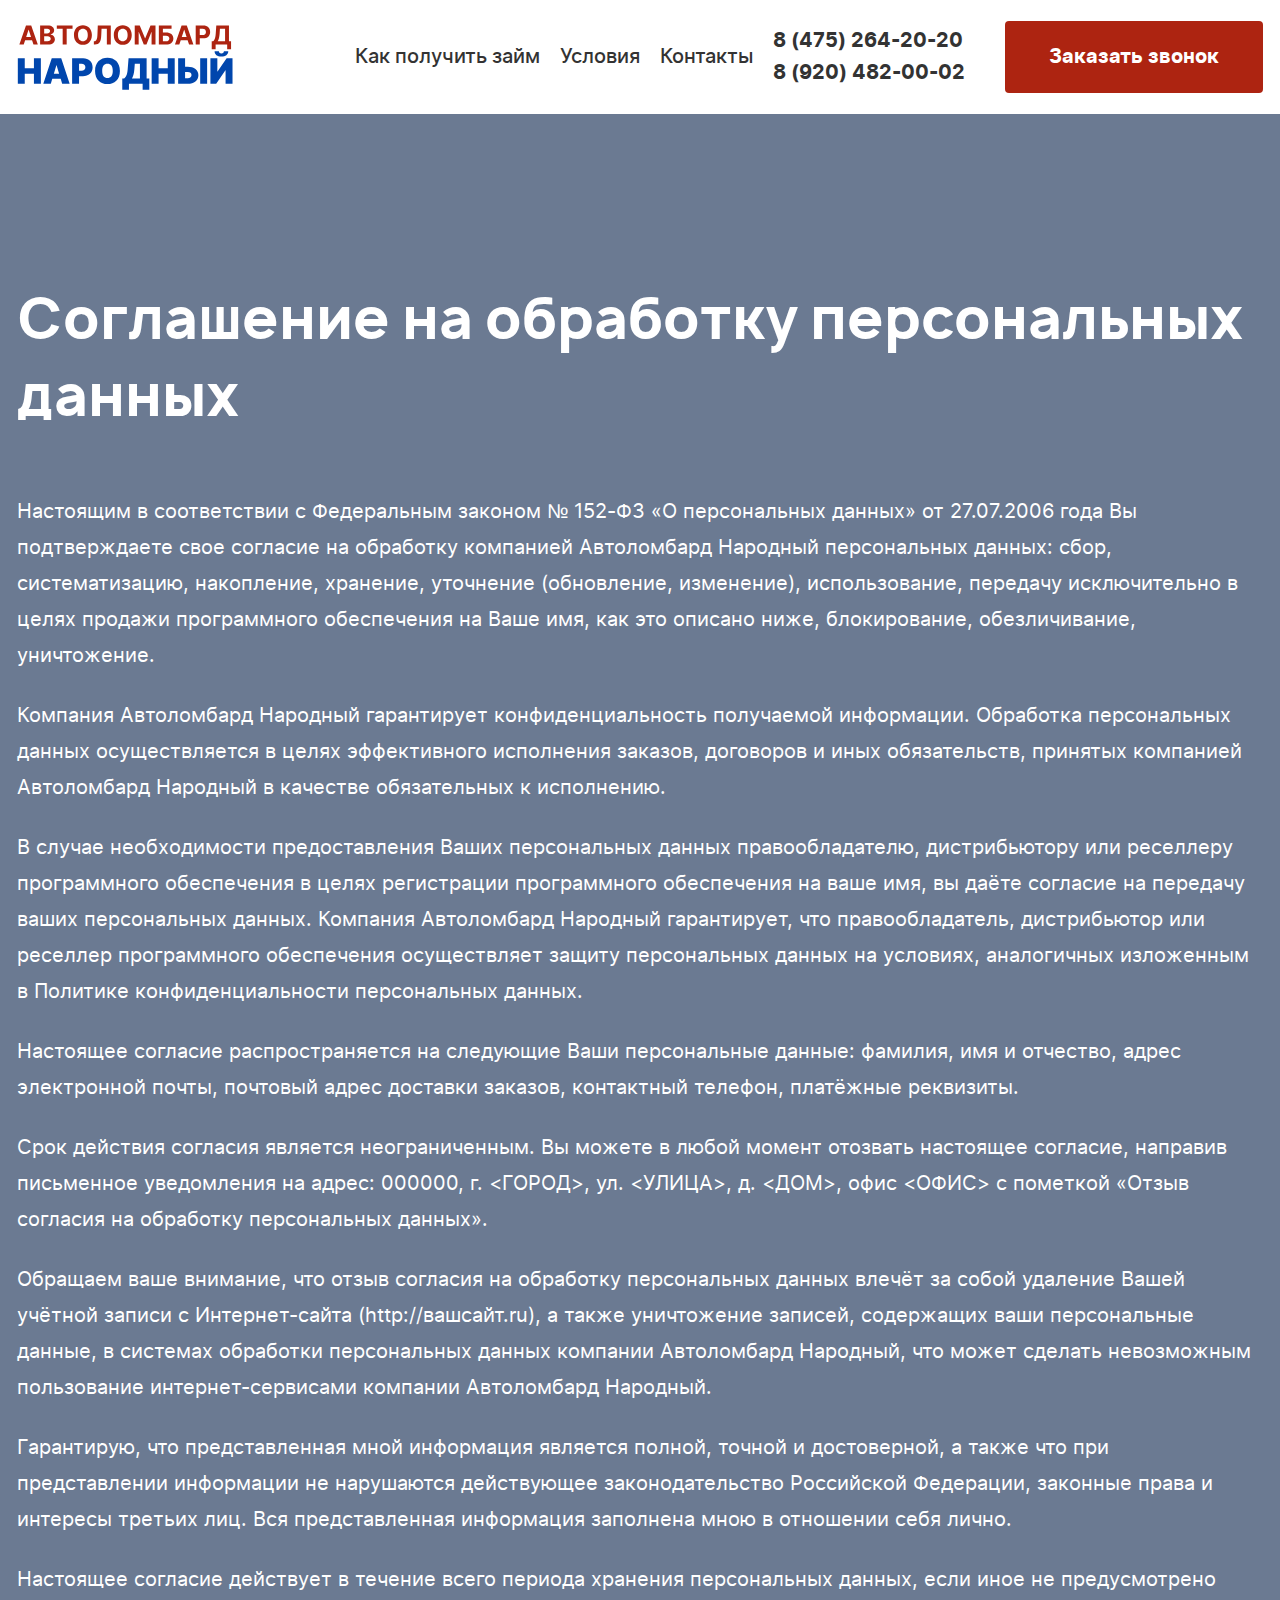
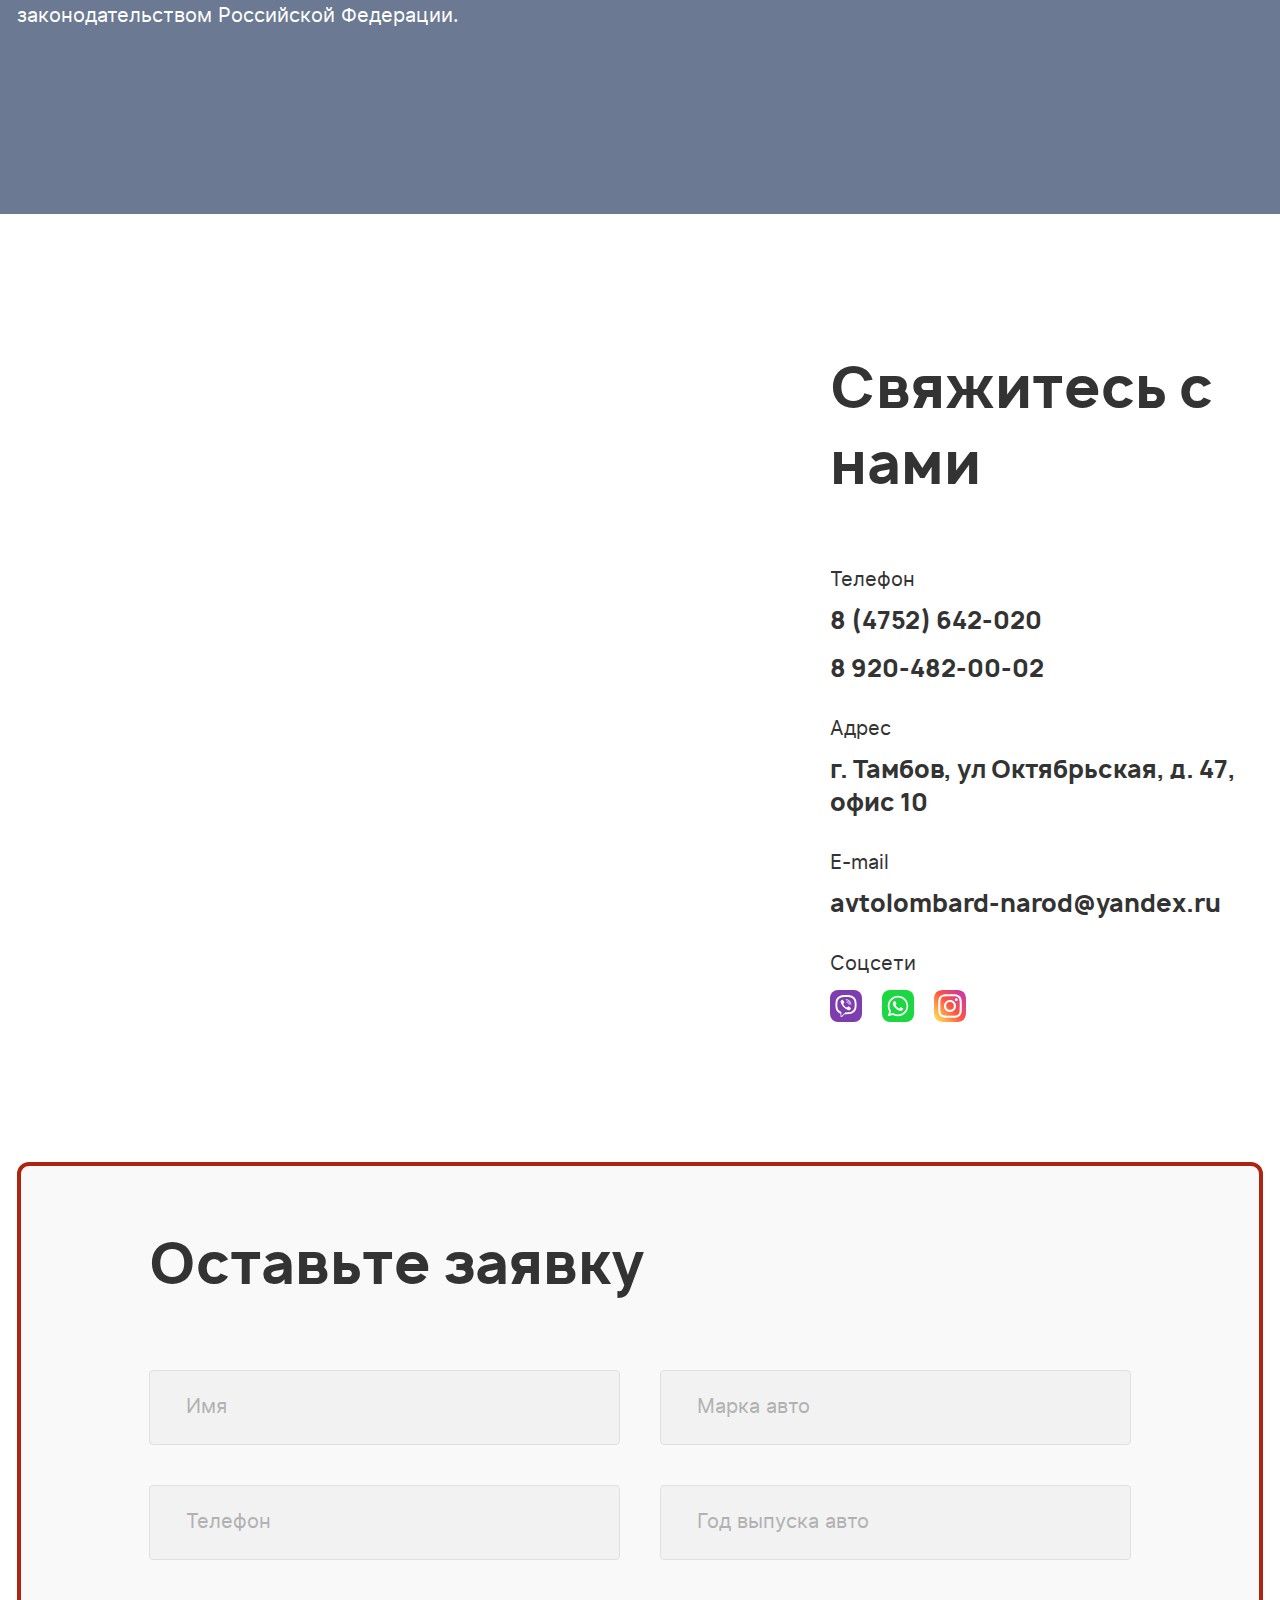
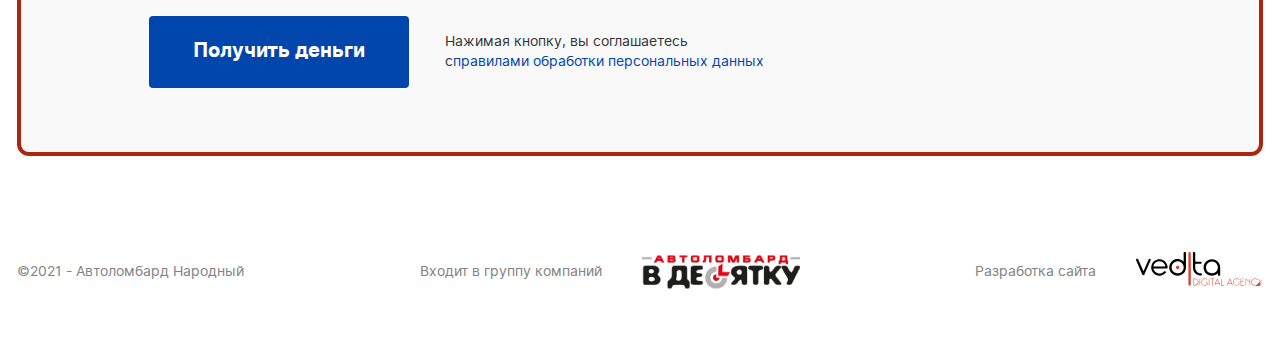
==== commit 035694a6: "Add files via upload" ====
--- a/agreement.html
+++ b/agreement.html
@@ -59,7 +59,7 @@
                 <h2 class="callback__info-title">Свяжитесь с нами</h2>
                 <ul class="callback__info-social"> 
                   <li class="callback__info-social-item"> 
-                    <p class="callback__info-social-description">Телефон     </p><a class="callback__info-social-value" href="tel:84752642020">8 (4752) 642-020</a>
+                    <p class="callback__info-social-description">Телефон     </p><a class="callback__info-social-value" href="tel:84752642020">8 (4752) 642-020</a><a class="callback__info-social-value" href="tel:89204820002">8 920-482-00-02</a>
                   </li>
                   <li class="callback__info-social-item"> 
                     <p class="callback__info-social-description">Адрес   </p>
@@ -71,8 +71,9 @@
                   <li class="callback__info-social-item"> 
                     <p class="callback__info-social-description">Соцсети     </p>
                     <ul class="callback__info-social-networks">
-                      <li class="callback__info-social-icon"> <a class="callback__info-social-link viber" href="#"></a></li>
-                      <li class="callback__info-social-icon"><a class="callback__info-social-link whatsapp" href="#"></a></li>
+                      <li class="callback__info-social-icon"> <a class="callback__info-social-link viber" href="#" target="_blank"></a></li>
+                      <li class="callback__info-social-icon"><a class="callback__info-social-link whatsapp" href="#" target="_blank"></a></li>
+                      <li class="callback__info-social-icon"><a class="callback__info-social-link instagram" href="https://www.instagram.com/avtolombard_narodnyi" target="_blank"></a></li>
                     </ul>
                   </li>
                 </ul>
@@ -114,7 +115,7 @@
             <p class="footer__info-description">Входит в группу компаний</p><a class="footer__info-link" href="">
               <picture> 
                 <source srcset="img/avtolombard-logo.webp" type="image/webp">
-                <source srcset="img/avtolombard-logo.png" type="image/png"><img src="img/avtolombard-logo.png" alt="">
+                <source srcset="img/avtolombard-logo.png" type="image/png"><img src="img/avtolombard-logo.png" alt="" width="158" height="34">
               </picture></a>
           </div>
           <div class="footer__autors"> 
@@ -143,6 +144,15 @@
             <button class="modal__btn btn btn_blue" type="submit">Заказать звонок</button>
             <p class="modal__mark">Нажимая кнопку, вы соглашаетесь с<a href="agreement.html">правилами обработки персональных данных</a></p>
           </div>
+          <div class="modal__success" style="display:none"> 
+            <div class="modal__success-img"> 
+              <svg class="modal__success-icon"> 
+                <use xlink:href="img/sprites.svg#success"></use>
+              </svg>
+            </div>
+            <p class="modal__success-text">Заявка на звонок успешно отправлена!</p>
+            <button class="modal__success-close btn btn_blue" type="button">Закрыть</button>
+          </div>
         </fieldset>
       </form>
     </div><a class="scroll-top" href="#">
--- a/css/style.css
+++ b/css/style.css
@@ -1,6 +1,6 @@
 @font-face {
   font-family: "Inter";
-  src: url("../fonts/inter-regular-webfont.woff2") format("woff2"), url("../fonts/inter-regular-webfont.woff") format("woff");
+  src: url("../fonts/inter-regular-webfont.woff2") format("woff2"),url("../fonts/inter-regular-webfont.woff") format("woff");
   font-weight: 400;
   font-style: normal;
   font-display: swap;
@@ -8,7 +8,7 @@
 
 @font-face {
   font-family: "Inter";
-  src: url("../fonts/inter-medium-webfont.woff2") format("woff2"), url("../fonts/inter-medium-webfont.woff") format("woff");
+  src: url("../fonts/inter-medium-webfont.woff2") format("woff2"),url("../fonts/inter-medium-webfont.woff") format("woff");
   font-weight: 500;
   font-style: normal;
   font-display: swap;
@@ -16,7 +16,7 @@
 
 @font-face {
   font-family: "Inter";
-  src: url("../fonts/inter-bold-webfont.woff2") format("woff2"), url("../fonts/inter-bold-webfont.woff") format("woff");
+  src: url("../fonts/inter-bold-webfont.woff2") format("woff2"),url("../fonts/inter-bold-webfont.woff") format("woff");
   font-weight: 700;
   font-style: normal;
   font-display: swap;
@@ -24,7 +24,7 @@
 
 @font-face {
   font-family: "Inter";
-  src: url("../fonts/inter-extrabold-webfont.woff2") format("woff2"), url("../fonts/inter-extrabold-webfont.woff") format("woff");
+  src: url("../fonts/inter-extrabold-webfont.woff2") format("woff2"),url("../fonts/inter-extrabold-webfont.woff") format("woff");
   font-weight: 800;
   font-style: normal;
   font-display: swap;
@@ -32,7 +32,7 @@
 
 @font-face {
   font-family: "Manrope";
-  src: url("../fonts/manrope-semibold-webfont.woff2") format("woff2"), url("../fonts/manrope-semibold-webfont.woff") format("woff");
+  src: url("../fonts/manrope-semibold-webfont.woff2") format("woff2"),url("../fonts/manrope-semibold-webfont.woff") format("woff");
   font-weight: 600;
   font-style: normal;
   font-display: swap;
@@ -40,7 +40,7 @@
 
 @font-face {
   font-family: "Manrope";
-  src: url("../fonts/manrope-bold-webfont.woff2") format("woff2"), url("../fonts/manrope-bold-webfont.woff") format("woff");
+  src: url("../fonts/manrope-bold-webfont.woff2") format("woff2"),url("../fonts/manrope-bold-webfont.woff") format("woff");
   font-weight: 700;
   font-style: normal;
   font-display: swap;
@@ -48,7 +48,7 @@
 
 @font-face {
   font-family: "Manrope";
-  src: url("../fonts/manrope-extrabold-webfont.woff2") format("woff2"), url("../fonts/manrope-extrabold-webfont.woff") format("woff");
+  src: url("../fonts/manrope-extrabold-webfont.woff2") format("woff2"),url("../fonts/manrope-extrabold-webfont.woff") format("woff");
   font-weight: 800;
   font-style: normal;
   font-display: swap;
@@ -69,7 +69,7 @@
 
 h1 {
   font-size: 2em;
-  margin: 0.67em 0;
+  margin: .67em 0;
 }
 
 hr {
@@ -80,7 +80,7 @@
 }
 
 pre {
-  font-family: monospace, monospace;
+  font-family: monospace,monospace;
   font-size: 1em;
 }
 
@@ -103,7 +103,7 @@
 code,
 kbd,
 samp {
-  font-family: monospace, monospace;
+  font-family: monospace,monospace;
   font-size: 1em;
 }
 
@@ -175,7 +175,7 @@
 }
 
 fieldset {
-  padding: 0.35em 0.75em 0.625em;
+  padding: .35em .75em .625em;
 }
 
 legend {
@@ -264,10 +264,8 @@
   font-size: 62.5%;
 }
 
-body {
-  overflow-x: hidden;
-}
-
+body,
+html,
 #main {
   overflow-x: hidden;
 }
@@ -412,6 +410,22 @@
   color: var(--additionaly-sand-color);
 }
 
+.section__square {
+  position: relative;
+}
+
+.section__square::before {
+  content: "";
+  position: absolute;
+  display: block;
+  width: 148px;
+  height: 148px;
+  background-image: url("[data-uri]");
+  background-repeat: no-repeat;
+  background-position: center;
+  background-size: 148px;
+}
+
 .header {
   padding: 21px 0;
   background-color: var(--white);
@@ -566,6 +580,11 @@
   background-color: var(--grey-blue-color);
 }
 
+.calculator.section__square::before {
+  top: 84px;
+  left: 12px;
+}
+
 .calculator__title {
   margin-bottom: 96px;
 }
@@ -582,8 +601,8 @@
   border: 4px solid var(--blue);
   border-radius: 12px;
   background-color: var(--light-sand-color);
-  -webkit-box-shadow: 0px 2px 15px rgba(51, 51, 51, 0.15);
-          box-shadow: 0px 2px 15px rgba(51, 51, 51, 0.15);
+  -webkit-box-shadow: 0px 2px 15px rgba(51,51,51,.15);
+          box-shadow: 0px 2px 15px rgba(51,51,51,.15);
 }
 
 .calculator__forms {
@@ -770,6 +789,11 @@
 
 .conditions {
   padding: 139px 0 196px 0;
+}
+
+.conditions.section__square::before {
+  top: 200px;
+  left: 12px;
 }
 
 .conditions__title {
@@ -914,6 +938,15 @@
   padding: 36px 0 159px 0;
 }
 
+.advantages.section__square::before {
+  top: 0;
+  right: 12px;
+}
+
+.advantages__wrap {
+  position: relative;
+}
+
 .advantages__title {
   margin-bottom: 128px;
 }
@@ -939,8 +972,8 @@
   width: 88px;
   height: 88px;
   background-color: var(--light-sand-color);
-  -webkit-box-shadow: 0px 2px 15px rgba(51, 51, 51, 0.15);
-          box-shadow: 0px 2px 15px rgba(51, 51, 51, 0.15);
+  -webkit-box-shadow: 0px 2px 15px rgba(51,51,51,.15);
+          box-shadow: 0px 2px 15px rgba(51,51,51,.15);
 }
 
 .advantages__icon {
@@ -960,6 +993,11 @@
 .conditions-info {
   padding: 184px 0 76px 0;
   background-color: var(--grey-blue-color);
+}
+
+.conditions-info.section__square::before {
+  top: 150px;
+  left: 12px;
 }
 
 .conditions-info__title {
@@ -1096,6 +1134,25 @@
   background-color: var(--grey-blue-color);
 }
 
+.arrange.section__square::before {
+  bottom: 96px;
+  left: 12px;
+}
+
+.arrange.section__square::after {
+  content: "";
+  position: absolute;
+  top: 159px;
+  right: 12px;
+  display: block;
+  width: 148px;
+  height: 148px;
+  background-image: url("[data-uri]");
+  background-repeat: no-repeat;
+  background-position: center;
+  background-size: 148px;
+}
+
 .arrange__wrap {
   position: relative;
   z-index: 1;
@@ -1109,8 +1166,8 @@
   max-width: 1252px;
   width: 100%;
   background-color: var(--white);
-  -webkit-box-shadow: 0px 2px 15px rgba(51, 51, 51, 0.15);
-          box-shadow: 0px 2px 15px rgba(51, 51, 51, 0.15);
+  -webkit-box-shadow: 0px 2px 15px rgba(51,51,51,.15);
+          box-shadow: 0px 2px 15px rgba(51,51,51,.15);
 }
 
 .arrange__form::before {
@@ -1182,6 +1239,11 @@
   background-color: var(--grey-blue-color);
 }
 
+.questions.section__square::before {
+  bottom: 181px;
+  left: 12px;
+}
+
 .questions__title {
   margin-bottom: 116px;
 }
@@ -1233,9 +1295,9 @@
 .questions__dropdown {
   max-height: 0;
   overflow: hidden;
-  -webkit-transition: 0.3s max-height linear;
-  -o-transition: 0.3s max-height linear;
-  transition: 0.3s max-height linear;
+  -webkit-transition: .3s max-height linear;
+  -o-transition: .3s max-height linear;
+  transition: .3s max-height linear;
 }
 
 .questions__dropdown-content {
@@ -1283,6 +1345,10 @@
   font-size: 2.4rem;
   font-weight: 800;
   line-height: 1.375;
+}
+
+.callback__info-social-value:not(:last-child) {
+  margin-bottom: 15px;
 }
 
 .callback__info-social-networks {
@@ -1313,6 +1379,11 @@
 .callback__info-social-link.whatsapp {
   background-image: url("[data-uri]");
   background-color: var(--green);
+}
+
+.callback__info-social-link.instagram {
+  background-image: url("[data-uri]");
+  background-size: 32px;
 }
 
 .callback__form {
@@ -1473,7 +1544,7 @@
   padding: 15px;
   width: 100%;
   height: 100vh;
-  background-color: rgba(130, 130, 130, 0.55);
+  background-color: rgba(130,130,130,.55);
   z-index: 10;
 }
 
@@ -1488,8 +1559,8 @@
   border-radius: 12px;
   padding: 120px 70px 100px 70px;
   background-color: var(--white);
-  -webkit-box-shadow: 0px 2px 15px rgba(51, 51, 51, 0.15);
-          box-shadow: 0px 2px 15px rgba(51, 51, 51, 0.15);
+  -webkit-box-shadow: 0px 2px 15px rgba(51,51,51,.15);
+          box-shadow: 0px 2px 15px rgba(51,51,51,.15);
 }
 
 .modal__title {
@@ -1542,6 +1613,48 @@
   font-size: 1.4rem;
   line-height: 1.43;
   color: var(--blue);
+}
+
+.modal__success {
+  display: -webkit-box;
+  display: -ms-flexbox;
+  display: flex;
+  -webkit-box-orient: vertical;
+  -webkit-box-direction: normal;
+      -ms-flex-direction: column;
+          flex-direction: column;
+  -webkit-box-align: center;
+      -ms-flex-align: center;
+          align-items: center;
+}
+
+.modal__success-img {
+  display: -webkit-box;
+  display: -ms-flexbox;
+  display: flex;
+  -webkit-box-pack: center;
+      -ms-flex-pack: center;
+          justify-content: center;
+  -webkit-box-align: center;
+      -ms-flex-align: center;
+          align-items: center;
+  border-radius: 50%;
+  margin-bottom: 24px;
+  width: 48px;
+  height: 48px;
+  background-color: var(--blue);
+}
+
+.modal__success-icon {
+  width: 30px;
+  height: 20px;
+  fill: none;
+}
+
+.modal__success-text {
+  margin-bottom: 105px;
+  font-weight: 500;
+  text-align: center;
 }
 
 .close {
@@ -1591,9 +1704,9 @@
 .scroll-top__icon {
   height: 32px;
   fill: var(--blue);
-  -webkit-transition: 0.3s fill linear;
-  -o-transition: 0.3s fill linear;
-  transition: 0.3s fill linear;
+  -webkit-transition: .3s fill linear;
+  -o-transition: .3s fill linear;
+  transition: .3s fill linear;
 }
 
 @media screen and (max-width: 1440px) {
@@ -1674,11 +1787,11 @@
     padding: 56px 64px;
     margin-right: 0;
     background-color: var(--white);
-    -webkit-box-shadow: 0px 2px 15px rgba(51, 51, 51, 0.15);
-            box-shadow: 0px 2px 15px rgba(51, 51, 51, 0.15);
-    -webkit-transition: 0.3s right linear;
-    -o-transition: 0.3s right linear;
-    transition: 0.3s right linear;
+    -webkit-box-shadow: 0px 2px 15px rgba(51,51,51,.15);
+            box-shadow: 0px 2px 15px rgba(51,51,51,.15);
+    -webkit-transition: .3s right linear;
+    -o-transition: .3s right linear;
+    transition: .3s right linear;
   }
 
   .menu__list {
@@ -1734,11 +1847,9 @@
     width: 36px;
     height: 4px;
     background-color: var(--light-grey-blue-color);
-    -webkit-transition: 0.3s -webkit-transform linear;
-    transition: 0.3s -webkit-transform linear;
-    -o-transition: 0.3s transform linear;
-    transition: 0.3s transform linear;
-    transition: 0.3s transform linear, 0.3s -webkit-transform linear;
+    -webkit-transition: .3s transform linear;
+    -o-transition: .3s transform linear;
+    transition: .3s transform linear;
   }
 
   .burger__line::before {
@@ -1811,6 +1922,10 @@
 @media screen and (max-width: 1024px) {
   .container {
     padding: 0 15px;
+  }
+
+  .section__square::before {
+    display: none;
   }
 
   .header {
